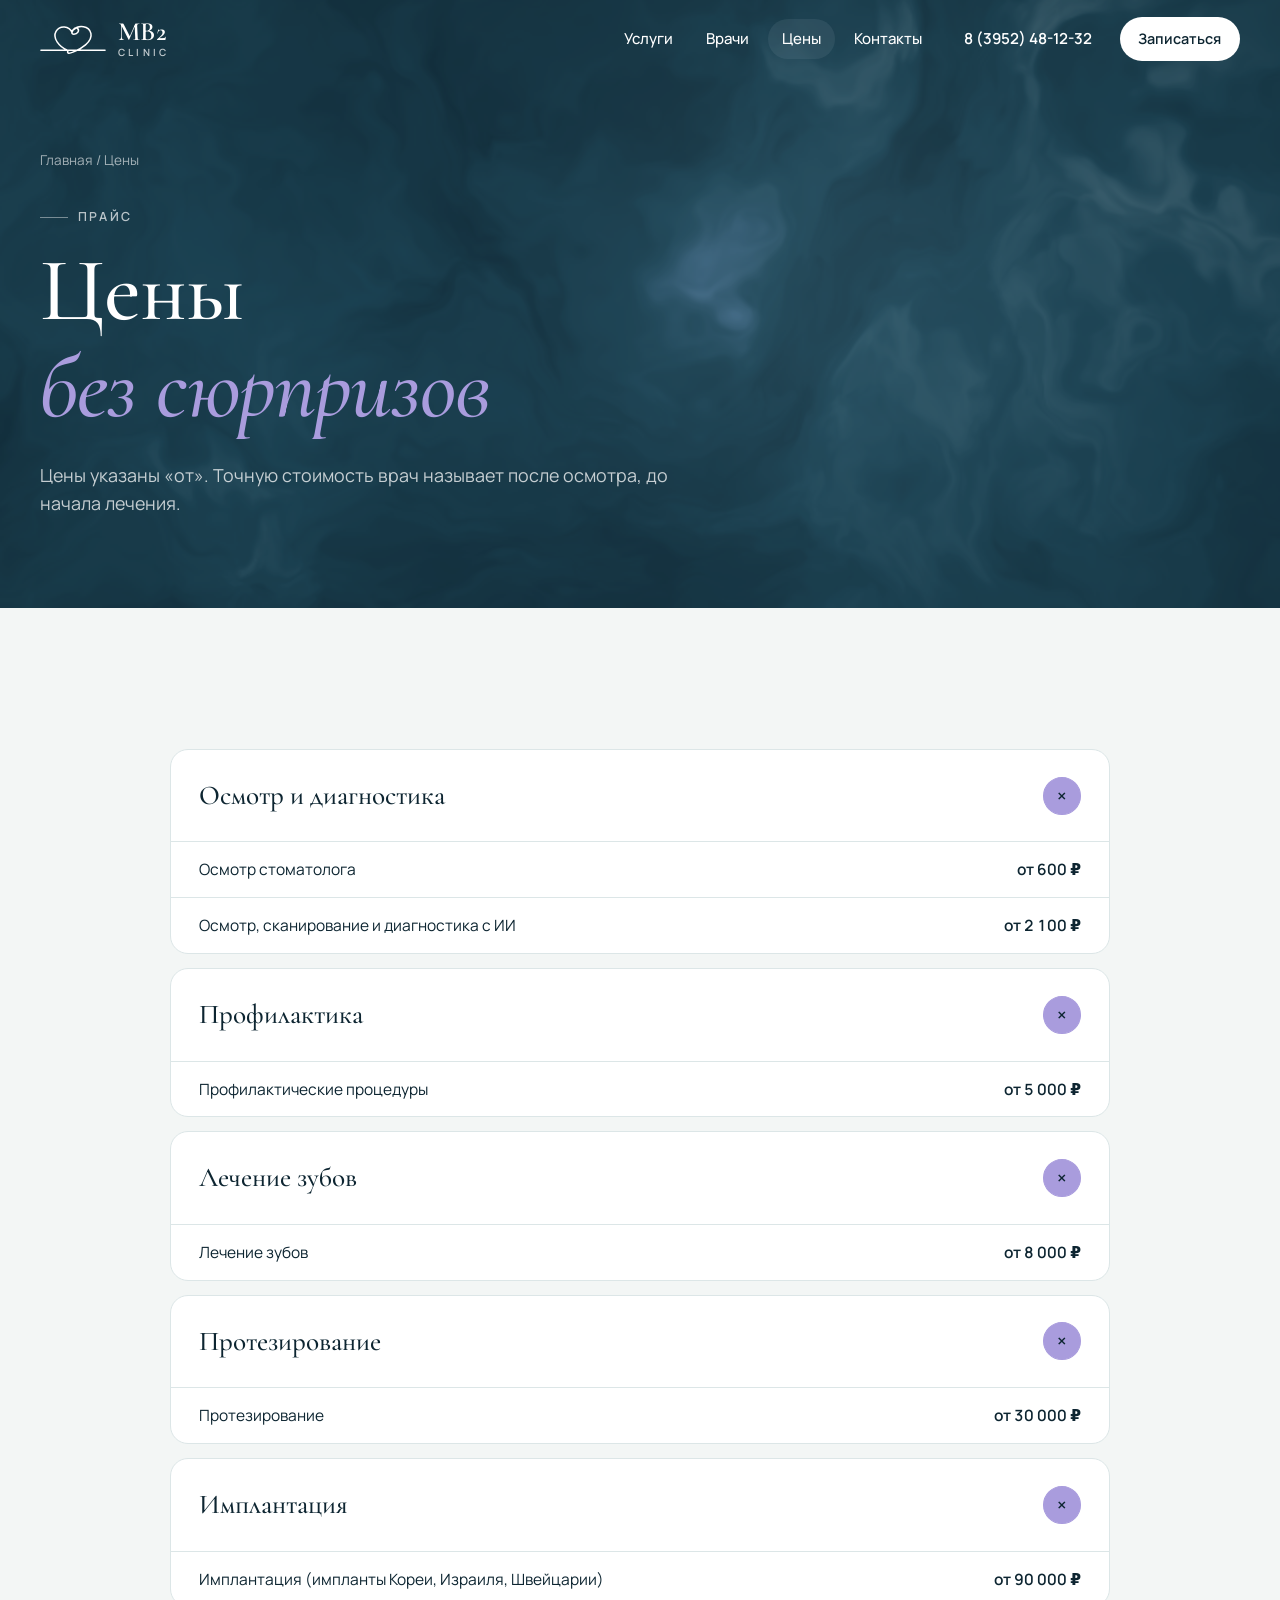
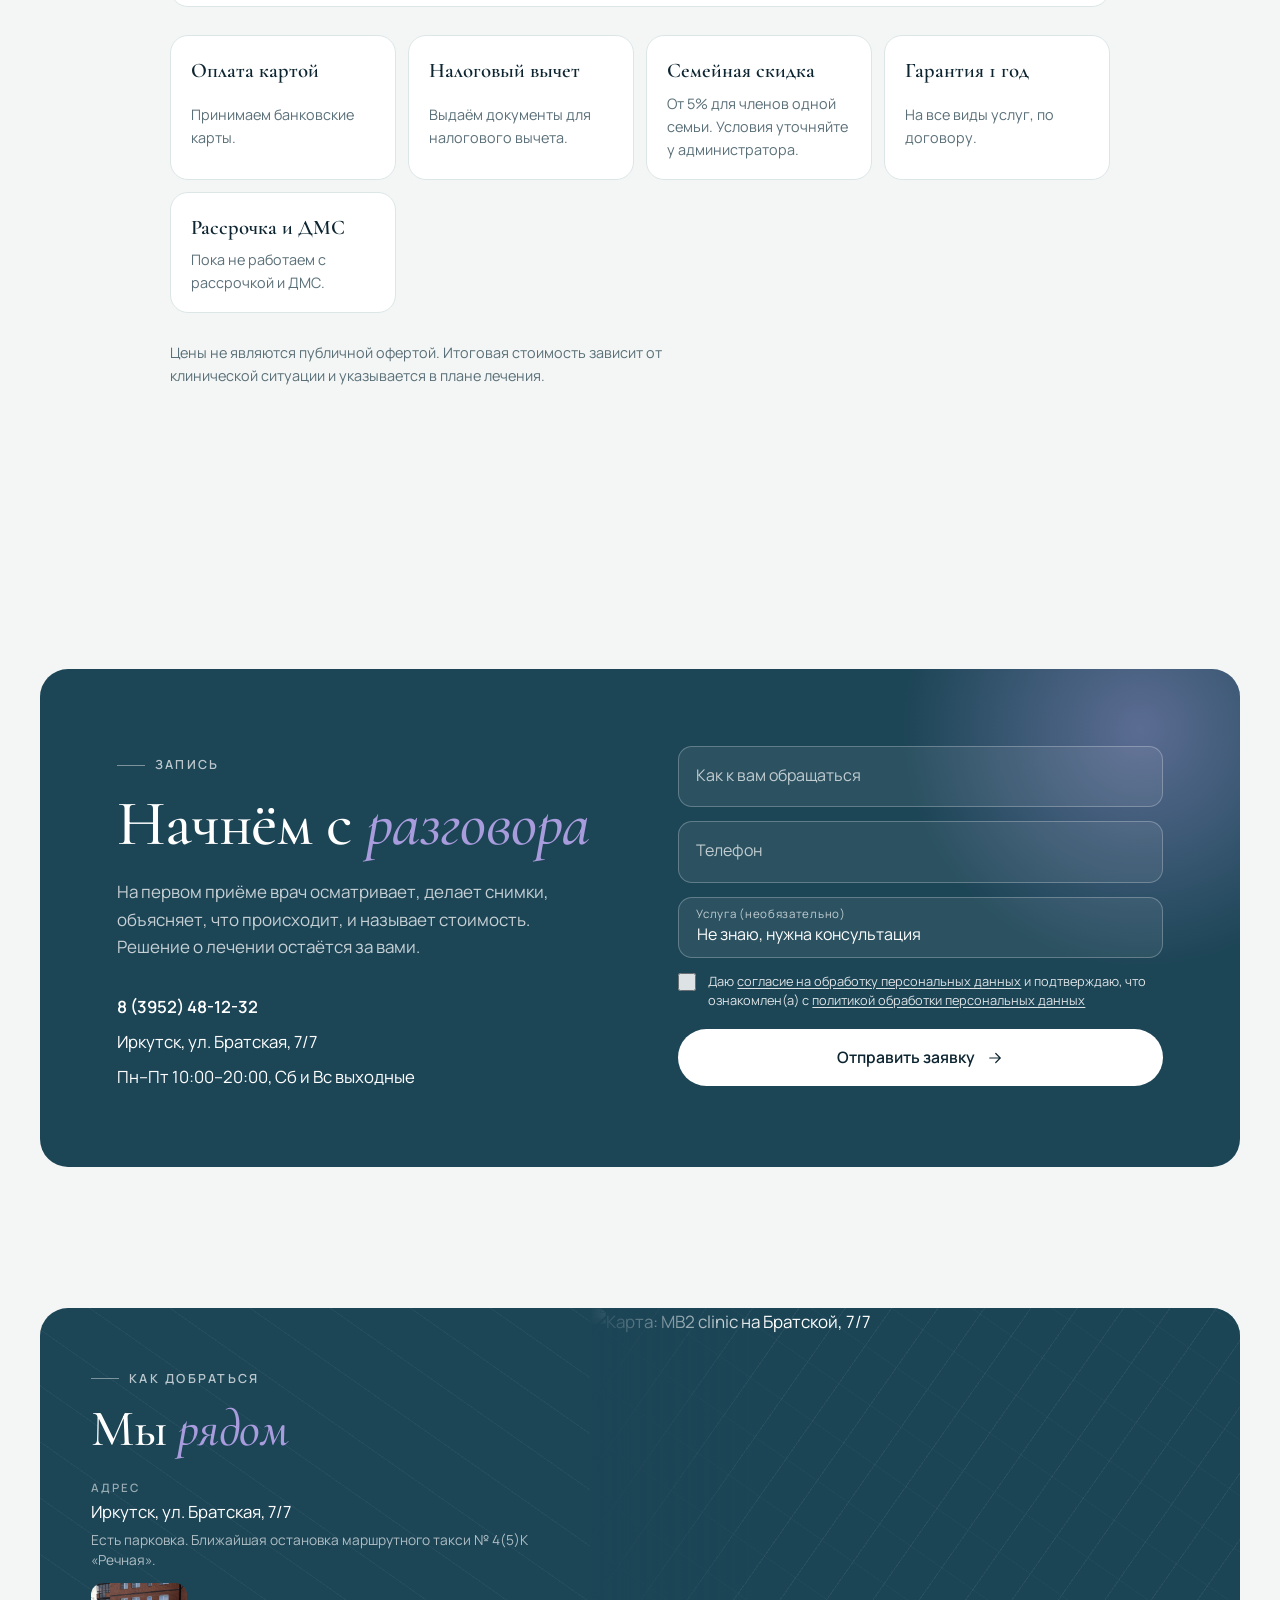
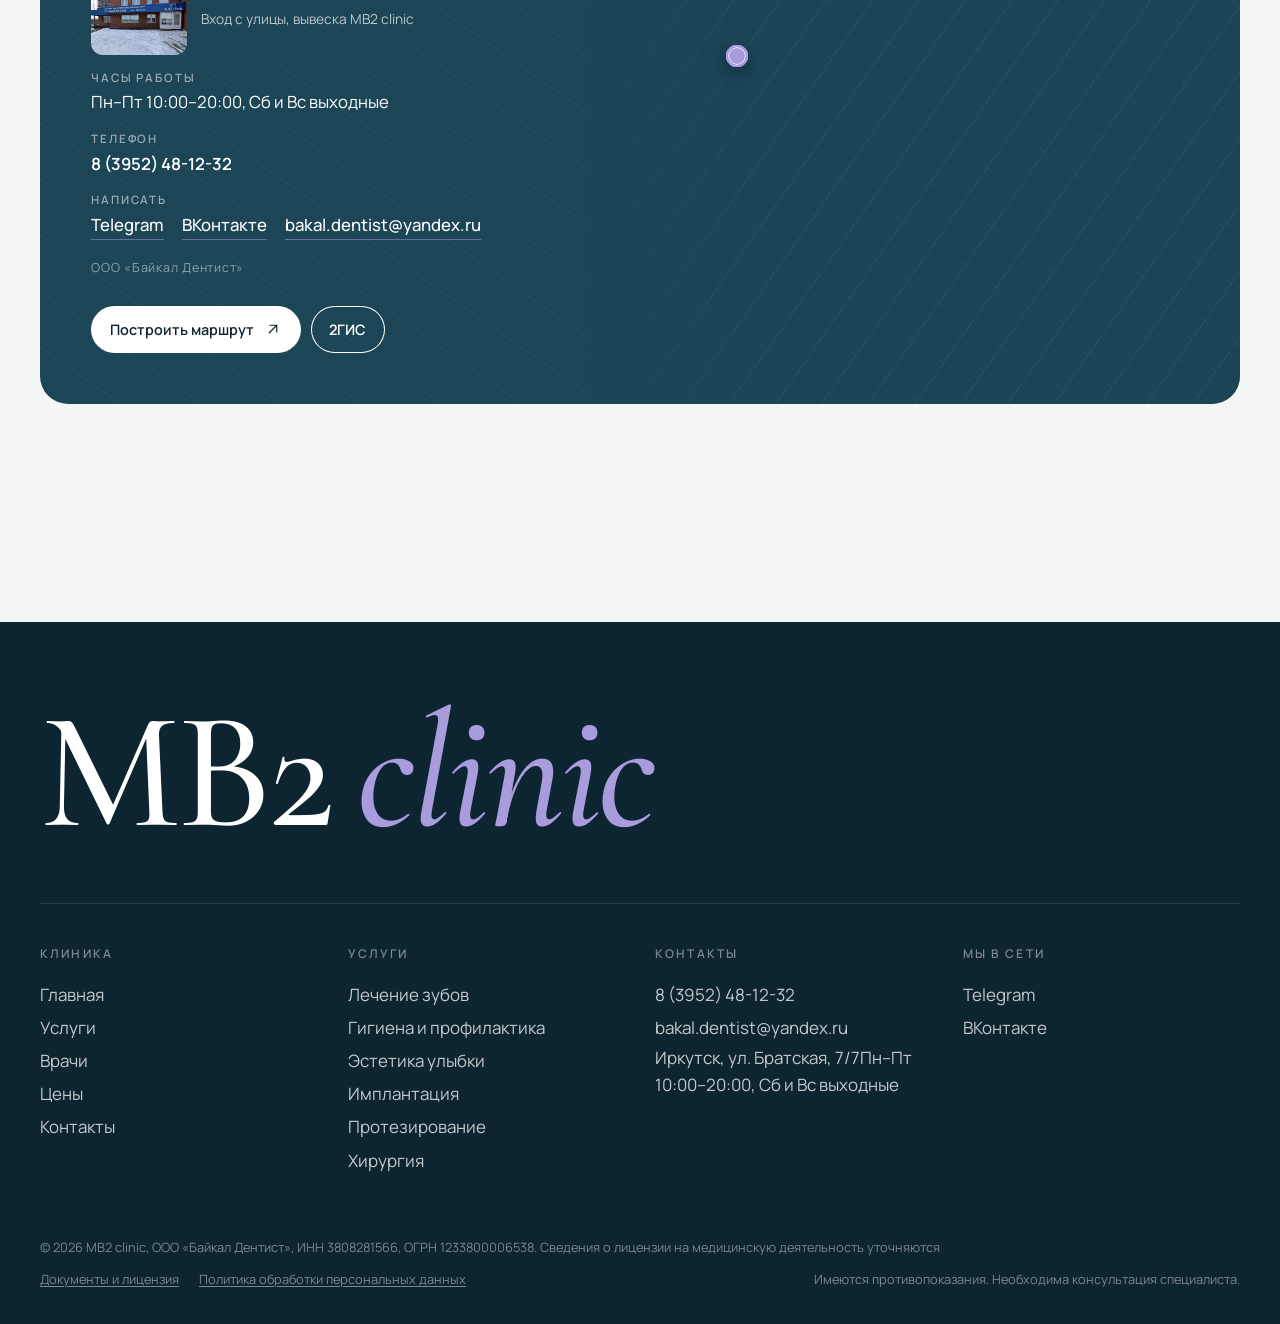
==== ceny.html @ ff889123 "MB2 clinic: версия для показа" ====
<!doctype html>
<html lang="ru">
<head>
<meta charset="utf-8">
<meta name="viewport" content="width=device-width, initial-scale=1, viewport-fit=cover">
<title>Цены — MB2 clinic</title>
<meta name="description" content="Цены на лечение зубов в стоматологии MB2 clinic, Иркутск. Консультация, лечение, гигиена, имплантация, протезирование."><meta name="robots" content="noindex, nofollow">
<meta property="og:title" content="Цены — MB2 clinic">
<meta property="og:description" content="Цены на лечение зубов в стоматологии MB2 clinic, Иркутск. Консультация, лечение, гигиена, имплантация, протезирование.">
<meta property="og:image" content="img/team.jpg?v=1793037886">
<meta property="og:type" content="website">
<meta name="theme-color" content="#1C4556">
<link rel="icon" href="data:image/svg+xml,%3Csvg xmlns='http://www.w3.org/2000/svg' viewBox='0 0 64 64'%3E%3Crect width='64' height='64' rx='14' fill='%231C4556'/%3E%3Ctext x='32' y='42' font-family='Georgia' font-size='26' fill='white' text-anchor='middle'%3EMB2%3C/text%3E%3C/svg%3E">
<link rel="preload" href="fonts/cormorant-garamond-cyrillic-500-normal.woff2" as="font" type="font/woff2" crossorigin><link rel="preload" href="fonts/manrope-cyrillic-400-normal.woff2" as="font" type="font/woff2" crossorigin>
<link rel="stylesheet" href="css/style.css?v=1793610313">
<script type="application/ld+json">{"@context":"https://schema.org","@type":"Dentist","name":"MB2 clinic","telephone":"8 (3952) 48-12-32","address":{"@type":"PostalAddress","streetAddress":"Иркутск, ул. Братская, 7/7","addressLocality":"Иркутск","addressCountry":"RU"},"openingHours":"Mo-Fr 10:00-20:00","legalName":"Байкал Дентист","image":"img/team.jpg?v=1793037886"}</script>
</head>
<body data-page="ceny">
<a class="skip" href="#main">К содержимому</a>

<header class="hdr hdr--dark">
 <div class="wrap hdr__in">
  <a class="logo" href="index.html" aria-label="MB2 clinic, на главную"><svg viewBox="0 0 140 72" aria-hidden="true"><path d="M2 60 H58 C40 52 26 34 34 20 C42 6 62 8 68 22 C70 14 76 10 80 14 C84 18 80 26 72 26 C66 26 66 18 72 16 C82 6 104 8 108 24 C112 42 86 58 70 64 C60 68 56 66 60 60 H138"/></svg><b>MB2<small>clinic</small></b></a>
  <nav class="nav" aria-label="Основное меню"><a href="uslugi.html">Услуги</a><a href="vrachi.html">Врачи</a><a href="ceny.html" aria-current="page">Цены</a><a href="kontakty.html">Контакты</a></nav>
  <a class="hdr__tel" href="tel:+73952481232">8 (3952) 48-12-32</a>
  <a class="btn" href="#" data-book>Записаться</a>
  <button class="burger" type="button" aria-label="Открыть меню"><span></span></button>
 </div>
</header>
<div class="menu" aria-hidden="true">
 <button class="menu__close" type="button" aria-label="Закрыть меню">×</button>
 <a href="index.html">Главная</a><a href="uslugi.html">Услуги</a><a href="vrachi.html">Врачи</a><a href="ceny.html">Цены</a><a href="kontakty.html">Контакты</a>
 <div class="menu__foot">
  <a href="tel:+73952481232">8 (3952) 48-12-32</a>
  <span>Иркутск, ул. Братская, 7/7</span>
  <a class="btn btn--light" href="#" data-book>Записаться на приём <svg viewBox="0 0 24 24" fill="none" stroke="currentColor" stroke-width="1.6" stroke-linecap="round" aria-hidden="true"><path d="M5 12h14M13 6l6 6-6 6"/></svg></a>
 </div>
</div>

<main id="main">
<section class="phero">
 <canvas data-light="0.8" data-lowres="1" aria-hidden="true"></canvas>
 <div class="wrap">
  <div class="crumbs"><a href="index.html">Главная</a> / Цены</div>
  <span class="eyebrow">Прайс</span>
  <h1><span class="ln"><span>Цены</span></span><span class="ln"><span><em>без сюрпризов</em></span></span></h1>
  <p class="lead">Цены указаны «от». Точную стоимость врач называет после осмотра, до начала лечения.</p>
 </div>
</section>
<section class="sec"><div class="wrap" style="max-width:980px">
 <div class="prices"><details class="pgroup" open>
  <summary>Осмотр и диагностика<i aria-hidden="true">+</i></summary>
  <table class="ptable"><tbody><tr><td>Осмотр стоматолога</td><td>от 600 ₽</td></tr><tr><td>Осмотр, сканирование и диагностика с ИИ</td><td>от 2 100 ₽</td></tr></tbody></table>
 </details><details class="pgroup" open>
  <summary>Профилактика<i aria-hidden="true">+</i></summary>
  <table class="ptable"><tbody><tr><td>Профилактические процедуры</td><td>от 5 000 ₽</td></tr></tbody></table>
 </details><details class="pgroup" open>
  <summary>Лечение зубов<i aria-hidden="true">+</i></summary>
  <table class="ptable"><tbody><tr><td>Лечение зубов</td><td>от 8 000 ₽</td></tr></tbody></table>
 </details><details class="pgroup" open>
  <summary>Протезирование<i aria-hidden="true">+</i></summary>
  <table class="ptable"><tbody><tr><td>Протезирование</td><td>от 30 000 ₽</td></tr></tbody></table>
 </details><details class="pgroup" open>
  <summary>Имплантация<i aria-hidden="true">+</i></summary>
  <table class="ptable"><tbody><tr><td>Имплантация (импланты Кореи, Израиля, Швейцарии)</td><td>от 90 000 ₽</td></tr></tbody></table>
 </details></div>
 <div class="pay"><div><b>Оплата картой</b><span>Принимаем банковские карты.</span></div><div><b>Налоговый вычет</b><span>Выдаём документы для налогового вычета.</span></div><div><b>Семейная скидка</b><span>От 5% для членов одной семьи. Условия уточняйте у администратора.</span></div><div><b>Гарантия 1 год</b><span>На все виды услуг, по договору.</span></div><div><b>Рассрочка и ДМС</b><span>Пока не работаем с рассрочкой и ДМС.</span></div></div>
 <p class="note">Цены не являются публичной офертой. Итоговая стоимость зависит от клинической ситуации и указывается в плане лечения.</p>
</div></section>
<section class="sec" id="zapis"><div class="wrap">
 <div class="book" data-reveal>
  <div>
   <span class="eyebrow">Запись</span>
   <h2>Начнём с <em>разговора</em></h2>
   <p>На первом приёме врач осматривает, делает снимки, объясняет, что происходит, и называет стоимость. Решение о лечении остаётся за вами.</p>
   <div class="book__contacts">
    <a href="tel:+73952481232">8 (3952) 48-12-32</a>
    <span>Иркутск, ул. Братская, 7/7</span>
    <span>Пн–Пт 10:00–20:00, Сб и Вс выходные</span>
   </div>
  </div>
  <div><form class="form" novalidate data-endpoint="">
  <div class="field"><input id="b-name" name="name" placeholder=" " autocomplete="name" required><label for="b-name">Как к вам обращаться</label></div>
  <div class="field"><input id="b-phone" name="phone" class="phone" type="tel" inputmode="tel" placeholder=" " autocomplete="tel" required><label for="b-phone">Телефон</label></div>
  <div class="field"><select id="b-svc" name="service"><option value="">Не знаю, нужна консультация</option><option>Лечение зубов</option><option>Гигиена и профилактика</option><option>Эстетика улыбки</option><option>Имплантация</option><option>Протезирование</option><option>Хирургия</option></select><label for="b-svc">Услуга (необязательно)</label></div>
  <label class="consent"><input type="checkbox" name="consent" value="да" required><span>Даю <a href="soglasie.html" target="_blank">согласие на обработку персональных данных</a> и подтверждаю, что ознакомлен(а) с <a href="politika.html" target="_blank">политикой обработки персональных данных</a></span></label>
  <button class="btn btn--light" type="submit">Отправить заявку <svg viewBox="0 0 24 24" fill="none" stroke="currentColor" stroke-width="1.6" stroke-linecap="round" aria-hidden="true"><path d="M5 12h14M13 6l6 6-6 6"/></svg></button>
 </form>
 <div class="done" role="status"><svg viewBox="0 0 64 64"><circle cx="32" cy="32" r="30"/><path d="M20 33l8 8 16-17"/></svg><h3>Заявка у нас</h3><p>Администратор перезвонит в течение 30 минут в рабочее время и подберёт удобный день.</p></div></div>
 </div>
</div></section>
<section class="sec where" aria-labelledby="where-h"><div class="wrap">
 <div class="where__box" data-reveal>
  <div class="where__map"><img src="https://static-maps.yandex.ru/1.x/?ll=104.35488,52.28957&z=16&size=650,450&scale=2&l=map&lang=ru_RU" alt="Карта: MB2 clinic на Братской, 7/7" loading="lazy" width="1300" height="900"><span class="where__pin" aria-hidden="true"><i></i></span></div>
  <div class="where__card">
   <span class="eyebrow">Как добраться</span>
   <h2 id="where-h">Мы <em>рядом</em></h2>
   <dl>
    <div><dt>Адрес</dt><dd>Иркутск, ул. Братская, 7/7<small class="where__note">Есть парковка. Ближайшая остановка маршрутного такси № 4(5)К «Речная».</small></dd></div>
    <div class="where__facade"><img src="img/clinic-facade.jpg?v=1793586225" alt="Вход в MB2 clinic с вывеской" loading="lazy"><span>Вход с улицы, вывеска MB2 clinic</span></div>
    <div><dt>Часы работы</dt><dd>Пн–Пт 10:00–20:00, Сб и Вс выходные</dd></div>
    <div><dt>Телефон</dt><dd><a href="tel:+73952481232">8 (3952) 48-12-32</a></dd></div>
    <div><dt>Написать</dt><dd class="where__links"><a href="https://t.me/baikaldentist" target="_blank" rel="noopener">Telegram</a><a href="https://vk.com/mb2clinic" target="_blank" rel="noopener">ВКонтакте</a><a href="mailto:bakal.dentist@yandex.ru">bakal.dentist@yandex.ru</a></dd></div>
   </dl>
   <p class="where__legal">ООО «Байкал Дентист»</p>
   <div class="where__btns">
    <a class="btn btn--light" href="https://yandex.ru/maps/?rtext=~52.28957%2C104.35488&rtt=auto" target="_blank" rel="noopener">Построить маршрут <svg viewBox="0 0 24 24" fill="none" stroke="currentColor" stroke-width="1.6" stroke-linecap="round" aria-hidden="true"><path d="M7 17L17 7M8 7h9v9"/></svg></a>
    <a class="btn btn--ghost" href="https://2gis.ru/irkutsk/firm/70000001096872859" target="_blank" rel="noopener">2ГИС</a>
   </div>
  </div>
 </div>
</div></section>
</main>
<footer class="ftr">
 <div class="wrap">
  <div class="ftr__big">MB2 <em>clinic</em></div>
  <div class="ftr__grid">
   <div><h4>Клиника</h4><a href="index.html">Главная</a><a href="uslugi.html">Услуги</a><a href="vrachi.html">Врачи</a><a href="ceny.html">Цены</a><a href="kontakty.html">Контакты</a></div>
   <div><h4>Услуги</h4><a href="uslugi.html#terapia">Лечение зубов</a><a href="uslugi.html#gigiena">Гигиена и профилактика</a><a href="uslugi.html#estetika">Эстетика улыбки</a><a href="uslugi.html#implant">Имплантация</a><a href="uslugi.html#proteze">Протезирование</a><a href="uslugi.html#surg">Хирургия</a></div>
   <div><h4>Контакты</h4><a href="tel:+73952481232">8 (3952) 48-12-32</a><a href="mailto:bakal.dentist@yandex.ru">bakal.dentist@yandex.ru</a><span>Иркутск, ул. Братская, 7/7</span><span>Пн–Пт 10:00–20:00, Сб и Вс выходные</span></div>
   <div><h4>Мы в сети</h4><a href="https://t.me/baikaldentist" target="_blank" rel="noopener">Telegram</a><a href="https://vk.com/mb2clinic" target="_blank" rel="noopener">ВКонтакте</a></div>
  </div>
  <div class="ftr__low"><span>© 2026 MB2 clinic, ООО «Байкал Дентист», ИНН 3808281566, ОГРН 1233800006538. Сведения о лицензии на медицинскую деятельность уточняются</span><span class="ftr__docs"><a href="dokumenty.html">Документы и лицензия</a><a href="politika.html">Политика обработки персональных данных</a></span><span>Имеются противопоказания. Необходима консультация специалиста.</span></div>
 </div>
</footer>
<div class="modal" id="book-modal" aria-hidden="true" role="dialog" aria-modal="true" aria-labelledby="bm-title">
 <div class="modal__bg" data-close></div>
 <div class="modal__box">
  <button class="modal__x" type="button" data-close aria-label="Закрыть">×</button>
  <h3 id="bm-title">Запись на приём</h3>
  <p>Оставьте номер: администратор перезвонит в течение 30 минут в рабочее время. Или позвоните сами: <b>8 (3952) 48-12-32</b></p>
  <div><form class="form" novalidate data-endpoint="">
  <div class="field"><input id="m-name" name="name" placeholder=" " autocomplete="name" required><label for="m-name">Как к вам обращаться</label></div>
  <div class="field"><input id="m-phone" name="phone" class="phone" type="tel" inputmode="tel" placeholder=" " autocomplete="tel" required><label for="m-phone">Телефон</label></div>
  <div class="field"><select id="m-svc" name="service"><option value="">Не знаю, нужна консультация</option><option>Лечение зубов</option><option>Гигиена и профилактика</option><option>Эстетика улыбки</option><option>Имплантация</option><option>Протезирование</option><option>Хирургия</option></select><label for="m-svc">Услуга (необязательно)</label></div>
  <label class="consent"><input type="checkbox" name="consent" value="да" required><span>Даю <a href="soglasie.html" target="_blank">согласие на обработку персональных данных</a> и подтверждаю, что ознакомлен(а) с <a href="politika.html" target="_blank">политикой обработки персональных данных</a></span></label>
  <button class="btn btn--light" type="submit">Отправить заявку <svg viewBox="0 0 24 24" fill="none" stroke="currentColor" stroke-width="1.6" stroke-linecap="round" aria-hidden="true"><path d="M5 12h14M13 6l6 6-6 6"/></svg></button>
 </form>
 <div class="done" role="status"><svg viewBox="0 0 64 64"><circle cx="32" cy="32" r="30"/><path d="M20 33l8 8 16-17"/></svg><h3>Заявка у нас</h3><p>Администратор перезвонит в течение 30 минут в рабочее время и подберёт удобный день.</p></div></div>
 </div>
</div>
<script src="js/vendor/gsap.min.js"></script>
<script src="js/vendor/ScrollTrigger.min.js"></script>
<script src="js/vendor/lenis.min.js"></script>
<script src="js/main.js?v=1793588996"></script>
</body>
</html>
---- css/style.css ----
@font-face{font-family:'Cormorant Garamond';font-style:normal;font-weight:500;font-display:swap;src:url(../fonts/cormorant-garamond-cyrillic-500-normal.woff2) format('woff2');unicode-range:U+0301,U+0400-045F,U+0490-0491,U+04B0-04B1,U+2116}
@font-face{font-family:'Cormorant Garamond';font-style:normal;font-weight:500;font-display:swap;src:url(../fonts/cormorant-garamond-latin-500-normal.woff2) format('woff2');unicode-range:U+0000-00FF,U+0131,U+0152-0153,U+02BB-02BC,U+02C6,U+02DA,U+02DC,U+0304,U+0308,U+0329,U+2000-206F,U+20AC,U+2122,U+2191,U+2193,U+2212,U+2215,U+FEFF,U+FFFD}
@font-face{font-family:'Cormorant Garamond';font-style:italic;font-weight:500;font-display:swap;src:url(../fonts/cormorant-garamond-cyrillic-500-italic.woff2) format('woff2');unicode-range:U+0301,U+0400-045F,U+0490-0491,U+04B0-04B1,U+2116}
@font-face{font-family:'Cormorant Garamond';font-style:italic;font-weight:500;font-display:swap;src:url(../fonts/cormorant-garamond-latin-500-italic.woff2) format('woff2');unicode-range:U+0000-00FF,U+0131,U+0152-0153,U+02BB-02BC,U+02C6,U+02DA,U+02DC,U+0304,U+0308,U+0329,U+2000-206F,U+20AC,U+2122,U+2191,U+2193,U+2212,U+2215,U+FEFF,U+FFFD}
@font-face{font-family:'Cormorant Garamond';font-style:normal;font-weight:600;font-display:swap;src:url(../fonts/cormorant-garamond-cyrillic-600-normal.woff2) format('woff2');unicode-range:U+0301,U+0400-045F,U+0490-0491,U+04B0-04B1,U+2116}
@font-face{font-family:'Cormorant Garamond';font-style:normal;font-weight:600;font-display:swap;src:url(../fonts/cormorant-garamond-latin-600-normal.woff2) format('woff2');unicode-range:U+0000-00FF,U+0131,U+0152-0153,U+02BB-02BC,U+02C6,U+02DA,U+02DC,U+0304,U+0308,U+0329,U+2000-206F,U+20AC,U+2122,U+2191,U+2193,U+2212,U+2215,U+FEFF,U+FFFD}
@font-face{font-family:'Cormorant Garamond';font-style:italic;font-weight:600;font-display:swap;src:url(../fonts/cormorant-garamond-cyrillic-600-italic.woff2) format('woff2');unicode-range:U+0301,U+0400-045F,U+0490-0491,U+04B0-04B1,U+2116}
@font-face{font-family:'Cormorant Garamond';font-style:italic;font-weight:600;font-display:swap;src:url(../fonts/cormorant-garamond-latin-600-italic.woff2) format('woff2');unicode-range:U+0000-00FF,U+0131,U+0152-0153,U+02BB-02BC,U+02C6,U+02DA,U+02DC,U+0304,U+0308,U+0329,U+2000-206F,U+20AC,U+2122,U+2191,U+2193,U+2212,U+2215,U+FEFF,U+FFFD}
@font-face{font-family:'Manrope';font-style:normal;font-weight:400;font-display:swap;src:url(../fonts/manrope-cyrillic-400-normal.woff2) format('woff2');unicode-range:U+0301,U+0400-045F,U+0490-0491,U+04B0-04B1,U+2116}
@font-face{font-family:'Manrope';font-style:normal;font-weight:400;font-display:swap;src:url(../fonts/manrope-latin-400-normal.woff2) format('woff2');unicode-range:U+0000-00FF,U+0131,U+0152-0153,U+02BB-02BC,U+02C6,U+02DA,U+02DC,U+0304,U+0308,U+0329,U+2000-206F,U+20AC,U+2122,U+2191,U+2193,U+2212,U+2215,U+FEFF,U+FFFD}
@font-face{font-family:'Manrope';font-style:normal;font-weight:500;font-display:swap;src:url(../fonts/manrope-cyrillic-500-normal.woff2) format('woff2');unicode-range:U+0301,U+0400-045F,U+0490-0491,U+04B0-04B1,U+2116}
@font-face{font-family:'Manrope';font-style:normal;font-weight:500;font-display:swap;src:url(../fonts/manrope-latin-500-normal.woff2) format('woff2');unicode-range:U+0000-00FF,U+0131,U+0152-0153,U+02BB-02BC,U+02C6,U+02DA,U+02DC,U+0304,U+0308,U+0329,U+2000-206F,U+20AC,U+2122,U+2191,U+2193,U+2212,U+2215,U+FEFF,U+FFFD}
@font-face{font-family:'Manrope';font-style:normal;font-weight:600;font-display:swap;src:url(../fonts/manrope-cyrillic-600-normal.woff2) format('woff2');unicode-range:U+0301,U+0400-045F,U+0490-0491,U+04B0-04B1,U+2116}
@font-face{font-family:'Manrope';font-style:normal;font-weight:600;font-display:swap;src:url(../fonts/manrope-latin-600-normal.woff2) format('woff2');unicode-range:U+0000-00FF,U+0131,U+0152-0153,U+02BB-02BC,U+02C6,U+02DA,U+02DC,U+0304,U+0308,U+0329,U+2000-206F,U+20AC,U+2122,U+2191,U+2193,U+2212,U+2215,U+FEFF,U+FFFD}
@font-face{font-family:'Manrope';font-style:normal;font-weight:700;font-display:swap;src:url(../fonts/manrope-cyrillic-700-normal.woff2) format('woff2');unicode-range:U+0301,U+0400-045F,U+0490-0491,U+04B0-04B1,U+2116}
@font-face{font-family:'Manrope';font-style:normal;font-weight:700;font-display:swap;src:url(../fonts/manrope-latin-700-normal.woff2) format('woff2');unicode-range:U+0000-00FF,U+0131,U+0152-0153,U+02BB-02BC,U+02C6,U+02DA,U+02DC,U+0304,U+0308,U+0329,U+2000-206F,U+20AC,U+2122,U+2191,U+2193,U+2212,U+2215,U+FEFF,U+FFFD}
/* MB2 clinic — фирменная петроль-стена клиники + фарфорово-белый, лиловый акцент из окантовки формы.
   Сетка: широкие асимметричные блоки, арки как мотив (форма зуба и проёма). */
:root{
  --petrol:#1C4556;      /* стена клиники */
  --petrol-2:#24566A;
  --ink:#0D2531;         /* текст */
  --porcelain:#F3F6F5;   /* фон */
  --enamel:#FFFFFF;
  --mist:#DCE6E7;        /* линии, подложки */
  --muted:#5A6F78;
  --lilac:#A99CDD;       /* акцент */
  --lilac-ink:#6F5FB8;
  --glass:rgba(255,255,255,.08);
  --f-display:"Cormorant Garamond","Cormorant",Georgia,"Times New Roman",serif;
  --f-body:"Manrope",system-ui,-apple-system,"Segoe UI",Roboto,Arial,sans-serif;
  --r-lg:28px; --r-md:18px;
  --gutter:max(20px, env(safe-area-inset-left,0px));
  --max:1240px;
  --ease:cubic-bezier(.22,.8,.2,1);
}
*,*::before,*::after{box-sizing:border-box}
html{-webkit-text-size-adjust:100%}
html.lenis,html.lenis body{height:auto}
.lenis.lenis-smooth{scroll-behavior:auto!important}
body{margin:0;background:var(--porcelain);color:var(--ink);font-family:var(--f-body);font-size:17px;line-height:1.6;-webkit-font-smoothing:antialiased;overflow-x:hidden}
img{max-width:100%;display:block;height:auto}
a{color:inherit}
button{font:inherit;color:inherit}
:focus-visible{outline:2px solid var(--lilac);outline-offset:3px;border-radius:6px}
h1,h2,h3{font-family:var(--f-display);font-weight:500;line-height:1.02;letter-spacing:-.01em;margin:0;text-wrap:balance}
h1{font-size:clamp(3rem,8.4vw,7.4rem)}
h2{font-size:clamp(2.3rem,5vw,4.2rem)}
h3{font-size:clamp(1.5rem,2.2vw,1.9rem);line-height:1.1}
em{font-style:italic;color:var(--lilac)}
p{margin:0}
.wrap{max-width:var(--max);margin:0 auto;padding-left:var(--gutter);padding-right:max(20px, env(safe-area-inset-right,0px))}
.eyebrow{font-size:.78rem;letter-spacing:.18em;text-transform:uppercase;font-weight:600;color:var(--muted);display:inline-flex;align-items:center;gap:.8em}
.eyebrow::before{content:"";width:28px;height:1px;background:currentColor;opacity:.6}
.lead{font-size:clamp(1.05rem,1.4vw,1.2rem);color:var(--muted);max-width:36em}
.skip{position:absolute;left:-999px;top:0}
.skip:focus{left:16px;top:16px;z-index:100;background:var(--enamel);padding:8px 14px;border-radius:8px}

/* ---------- кнопки ---------- */
.btn{--bg:var(--ink);--fg:var(--enamel);display:inline-flex;align-items:center;gap:.7em;padding:1em 1.6em;border-radius:999px;border:0;background:var(--bg);color:var(--fg);font-weight:600;font-size:.98rem;text-decoration:none;cursor:pointer;position:relative;overflow:hidden;isolation:isolate;transition:transform .4s var(--ease)}
.btn::after{content:"";position:absolute;inset:0;background:var(--lilac);transform:translateY(101%);border-radius:inherit;transition:transform .5s var(--ease);z-index:-1}
.btn:hover::after{transform:none}
.btn:hover{color:var(--ink)}
.btn svg{width:18px;height:18px;transition:transform .4s var(--ease)}
.btn:hover svg{transform:translateX(4px)}
.btn--light{--bg:var(--enamel);--fg:var(--ink)}
.btn--ghost{--bg:transparent;--fg:currentColor;box-shadow:inset 0 0 0 1px currentColor}
.btn--ghost:hover{box-shadow:inset 0 0 0 1px var(--lilac)}

/* ---------- шапка ---------- */
.hdr{position:fixed;inset:0 0 auto;z-index:50;padding-top:env(safe-area-inset-top,0px);transition:background .4s,box-shadow .4s,color .4s,transform .5s var(--ease)}
.hdr__in{display:flex;align-items:center;gap:28px;height:78px}
.hdr--dark{color:var(--enamel)}
.hdr.is-solid{background:rgba(243,246,245,.82);backdrop-filter:blur(16px) saturate(1.4);-webkit-backdrop-filter:blur(16px) saturate(1.4);color:var(--ink);box-shadow:0 1px 0 var(--mist)}
.hdr.is-hidden{transform:translateY(-100%)}
.logo{display:flex;align-items:center;gap:12px;text-decoration:none;flex-shrink:0}
.logo svg{width:66px;height:auto;overflow:visible}
.logo svg path{fill:none;stroke:currentColor;stroke-width:3.2;stroke-linecap:round;stroke-linejoin:round}
.logo b{font-family:var(--f-display);font-weight:600;font-size:1.65rem;line-height:.9;letter-spacing:.01em}
.logo b small{display:block;font-family:var(--f-body);font-size:.62rem;letter-spacing:.32em;text-transform:uppercase;font-weight:600;opacity:.75;margin-top:4px}
.nav{display:flex;gap:6px;margin-left:auto}
.nav a{text-decoration:none;font-size:.94rem;font-weight:500;padding:.5em .9em;border-radius:999px;transition:background .3s}
.nav a:hover,.nav a[aria-current="page"]{background:rgba(127,150,160,.16)}
.hdr__tel{font-weight:600;text-decoration:none;font-size:.95rem;white-space:nowrap}
.hdr .btn{padding:.75em 1.3em;font-size:.9rem}
.hdr--dark:not(.is-solid) .btn{--bg:var(--enamel);--fg:var(--ink)}
.burger{display:none;margin-left:auto;width:46px;height:46px;border-radius:50%;border:1px solid currentColor;background:none;cursor:pointer;place-items:center}
.burger span{display:block;width:18px;height:1.5px;background:currentColor;position:relative}
.burger span::before,.burger span::after{content:"";position:absolute;left:0;width:100%;height:100%;background:currentColor;transition:transform .3s}
.burger span::before{top:-6px}.burger span::after{top:6px}
.menu{position:fixed;inset:0;z-index:60;background:var(--petrol);color:var(--enamel);padding:calc(100px + env(safe-area-inset-top,0px)) var(--gutter) 40px;display:flex;flex-direction:column;gap:6px;clip-path:circle(0 at calc(100% - 44px) 40px);transition:clip-path .7s var(--ease);visibility:hidden}
.menu.is-open{clip-path:circle(150% at calc(100% - 44px) 40px);visibility:visible}
.menu a{font-family:var(--f-display);font-size:2.6rem;text-decoration:none;line-height:1.2}
.menu__close{position:absolute;right:max(16px,env(safe-area-inset-right,0px));top:calc(16px + env(safe-area-inset-top,0px));width:46px;height:46px;border-radius:50%;border:1px solid currentColor;background:none;color:inherit;font-size:1.4rem;cursor:pointer}
.menu__foot{margin-top:auto;display:grid;gap:12px;font-size:1rem}
@media (max-width:1060px){.nav,.hdr__tel{display:none}.burger{display:grid}.hdr__in>.btn{display:none}}

/* ---------- HERO ---------- */
.hero{position:relative;background:var(--petrol);color:var(--enamel);overflow:hidden;min-height:min(100svh,980px);display:flex;align-items:flex-end;padding:140px 0 0}
.hero canvas{position:absolute;inset:0;width:100%;height:100%;z-index:0}
.hero__grain{position:absolute;inset:0;z-index:1;opacity:.12;mix-blend-mode:overlay;background-image:url("data:image/svg+xml,%3Csvg xmlns='http://www.w3.org/2000/svg' width='160' height='160'%3E%3Cfilter id='n'%3E%3CfeTurbulence type='fractalNoise' baseFrequency='.9' numOctaves='2'/%3E%3C/filter%3E%3Crect width='100%25' height='100%25' filter='url(%23n)'/%3E%3C/svg%3E")}
.hero__line{position:absolute;left:0;right:0;top:46%;z-index:2;width:100%;height:auto;pointer-events:none;opacity:.55}
.hero__line path{fill:none;stroke:var(--enamel);stroke-width:1.4;stroke-linecap:round}
.hero__grid{position:relative;z-index:3;display:grid;grid-template-columns:1.15fr .85fr;gap:40px;align-items:end;width:100%}
.hero__text{padding-bottom:clamp(48px,8vw,110px)}
.hero .eyebrow{color:rgba(255,255,255,.72)}
.hero h1{margin:22px 0 28px}
.hero h1 .ln{display:block;overflow:hidden;padding-bottom:.06em}
.hero h1 .ln>span{display:inline-block}
.hero .lead{color:rgba(255,255,255,.78)}
.hero__cta{display:flex;flex-wrap:wrap;gap:14px;margin-top:36px;align-items:center}
.hero__cta .btn--ghost{color:var(--enamel)}
.hero__media{position:relative;align-self:end;justify-self:end;width:min(100%,470px)}
.arch{border-radius:999px 999px 0 0;overflow:hidden;aspect-ratio:3/4;max-width:100%;position:relative;background:var(--petrol-2)}
.arch img{width:100%;height:115%;object-fit:cover;object-position:50% 10%}
.chip{position:absolute;display:flex;gap:12px;align-items:center;padding:14px 18px;border-radius:18px;background:rgba(255,255,255,.12);backdrop-filter:blur(14px);-webkit-backdrop-filter:blur(14px);border:1px solid rgba(255,255,255,.22);color:var(--enamel);font-size:.86rem;line-height:1.3;box-shadow:0 20px 40px rgba(5,25,35,.25)}
.chip i{width:38px;height:38px;border-radius:50%;background:var(--lilac);display:grid;place-items:center;flex-shrink:0;color:var(--ink);font-style:normal}
.chip i svg{width:20px;height:20px}
.chip--a{left:-60px;top:28%}
.chip--b{right:-24px;bottom:16%}
.hero__scroll{position:absolute;z-index:3;left:50%;bottom:24px;transform:translateX(-50%);font-size:.72rem;letter-spacing:.2em;text-transform:uppercase;opacity:.6;display:flex;flex-direction:column;align-items:center;gap:8px}
.hero__scroll::after{content:"";width:1px;height:38px;background:linear-gradient(currentColor,transparent);animation:drip 2s infinite}
@keyframes drip{0%{transform:scaleY(0);transform-origin:top}50%{transform:scaleY(1);transform-origin:top}51%{transform-origin:bottom}100%{transform:scaleY(0);transform-origin:bottom}}
@media (max-width:860px){
  .hero{padding-top:110px;min-height:auto}
  .hero__grid{grid-template-columns:1fr}
  .hero__text{padding-bottom:10px}
  .hero__media{justify-self:center;width:min(86%,400px)}
  .chip--a{left:-14px;top:auto;bottom:34%}.chip--b{right:-10px;bottom:8%}
  .hero__scroll{display:none}
}

/* ---------- бегущая строка ---------- */
.marquee{background:var(--ink);color:var(--enamel);overflow:hidden;padding:22px 0;white-space:nowrap}
.marquee__track{display:inline-flex;gap:48px;animation:mq 38s linear infinite;font-family:var(--f-display);font-size:clamp(1.5rem,2.6vw,2.2rem);font-style:italic}
.marquee__track span{display:inline-flex;align-items:center;gap:48px}
.marquee__track span::after{content:"";width:9px;height:9px;border-radius:50%;background:var(--lilac)}
@keyframes mq{to{transform:translateX(-50%)}}

/* ---------- секции ---------- */
.sec{padding-block:clamp(80px,11vw,150px)}
.sec__head{display:grid;grid-template-columns:1fr auto;gap:24px 40px;align-items:end;margin-bottom:clamp(40px,6vw,70px)}
.sec__head h2{margin-top:16px}
@media (max-width:760px){.sec__head{grid-template-columns:1fr}}

/* направления */
.dirs{display:grid;grid-template-columns:repeat(3,1fr);gap:1px;background:var(--mist);border:1px solid var(--mist);border-radius:var(--r-lg);overflow:hidden}
.dir{background:var(--porcelain);padding:36px 32px 32px;display:flex;flex-direction:column;gap:14px;text-decoration:none;position:relative;min-height:280px;transition:background .5s var(--ease),color .5s}
.dir__ic{width:54px;height:54px;border-radius:50%;border:1px solid var(--mist);display:grid;place-items:center;transition:border-color .5s,background .5s}
.dir__ic svg{width:26px;height:26px;stroke:currentColor;fill:none;stroke-width:1.4}
.dir p{color:var(--muted);font-size:.95rem;transition:color .5s}
.dir__price{margin-top:auto;display:flex;justify-content:space-between;align-items:center;font-weight:600;font-size:.92rem}
.dir__price svg{width:22px;height:22px;transition:transform .5s var(--ease)}
.dir:hover{background:var(--petrol);color:var(--enamel)}
.dir:hover p{color:rgba(255,255,255,.7)}
.dir:hover .dir__ic{border-color:var(--lilac);background:var(--lilac);color:var(--ink)}
.dir:hover .dir__price svg{transform:rotate(-45deg)}
@media (max-width:980px){.dirs{grid-template-columns:repeat(2,1fr)}}
@media (max-width:620px){.dirs{grid-template-columns:1fr}.dir{min-height:0}}

/* о клинике */
.about{display:grid;grid-template-columns:.9fr 1.1fr;gap:clamp(40px,7vw,110px);align-items:center}
.about__img{position:relative}
.about__img .arch{aspect-ratio:4/5}
.about__stamp{position:absolute;right:-30px;bottom:40px;width:150px;height:150px;border-radius:50%;background:var(--lilac);color:var(--ink);display:grid;place-items:center;text-align:center;font-family:var(--f-display);font-size:1.15rem;line-height:1.1;padding:20px}
.about__stamp svg{position:absolute;inset:0;width:100%;height:100%;animation:spin 22s linear infinite}
.about__stamp text{font-family:var(--f-body);font-size:9.5px;letter-spacing:.28em;text-transform:uppercase;fill:var(--ink)}
@keyframes spin{to{transform:rotate(360deg)}}
.about h2{margin:18px 0 26px}
.facts{display:grid;grid-template-columns:1fr 1fr;gap:28px 36px;margin-top:44px;padding-top:36px;border-top:1px solid var(--mist)}
.facts b{display:block;font-family:var(--f-display);font-size:1.45rem;font-weight:600;margin-bottom:6px}
.facts span{font-size:.93rem;color:var(--muted)}
@media (max-width:860px){.about{grid-template-columns:1fr}.about__img{max-width:440px}.about__stamp{right:-6px;width:124px;height:124px;font-size:1rem}}

/* путь пациента — горизонтальный скролл */
.path{background:var(--petrol);color:var(--enamel);overflow:hidden}
.path .eyebrow{color:rgba(255,255,255,.7)}
.path__pin{min-height:100svh;display:flex;flex-direction:column;justify-content:center;padding-block:90px}
.path__track{display:flex;gap:28px;margin-top:56px;padding-left:var(--gutter);will-change:transform}
.step{flex:0 0 clamp(290px,34vw,440px);border-radius:var(--r-lg);padding:38px 34px;background:var(--glass);border:1px solid rgba(255,255,255,.14);display:flex;flex-direction:column;gap:16px;min-height:340px;position:relative;overflow:hidden}
.step__n{font-family:var(--f-display);font-size:5.5rem;line-height:.8;color:transparent;-webkit-text-stroke:1px rgba(255,255,255,.45)}
.step p{color:rgba(255,255,255,.72);font-size:.96rem}
.step__t{margin-top:auto;font-size:.82rem;letter-spacing:.12em;text-transform:uppercase;color:var(--lilac);font-weight:600}
.step--end{background:var(--lilac);color:var(--ink);border:0}
.step--end p{color:var(--ink);opacity:.8}
.path__bar{height:2px;background:rgba(255,255,255,.14);margin-top:40px;border-radius:2px;overflow:hidden}
.path__bar i{display:block;height:100%;width:100%;background:var(--lilac);transform-origin:left;transform:scaleX(0)}
@media (max-width:760px){.path__pin{min-height:0}.path__track{flex-direction:column;padding-right:max(20px,env(safe-area-inset-right,0px))}.step{flex-basis:auto;min-height:0}.path__bar{display:none}}

/* технологии */
.tech{background:var(--ink);color:var(--enamel);border-radius:var(--r-lg);overflow:hidden;display:grid;grid-template-columns:1.1fr .9fr;min-height:560px}
.tech__img{position:relative;overflow:hidden}
.tech__img img{width:100%;height:100%;object-fit:cover;object-position:60% 30%;transform:scale(1.1)}
.tech__img::after{content:"";position:absolute;inset:0;background:linear-gradient(90deg,transparent 60%,var(--ink))}
.tech__body{padding:clamp(36px,5vw,70px);display:flex;flex-direction:column;justify-content:center;gap:22px}
.tech .eyebrow{color:rgba(255,255,255,.65)}
.tech__body>p{color:rgba(255,255,255,.72)}
.tech ul{list-style:none;padding:0;margin:10px 0 0;display:grid;gap:0}
.tech li{display:flex;gap:18px;align-items:baseline;padding:16px 0;border-top:1px solid rgba(255,255,255,.12)}
.tech li b{font-weight:600;min-width:10ch}
.tech li span{color:rgba(255,255,255,.65);font-size:.94rem}
@media (max-width:900px){.tech{grid-template-columns:1fr}.tech__img{height:340px}.tech__img::after{background:linear-gradient(180deg,transparent 55%,var(--ink))}}

/* врачи */
.docs{display:grid;grid-template-columns:repeat(2,1fr);gap:28px}
.doc{position:relative;border-radius:var(--r-lg);overflow:hidden;background:var(--mist);aspect-ratio:4/5;max-width:100%}
.doc img{width:100%;height:100%;object-fit:cover;transition:transform 1.2s var(--ease)}
.doc:hover img{transform:scale(1.05)}
.doc__cap{position:absolute;left:16px;right:16px;bottom:16px;padding:22px 24px;border-radius:var(--r-md);background:rgba(243,246,245,.86);backdrop-filter:blur(14px);-webkit-backdrop-filter:blur(14px);display:flex;justify-content:space-between;gap:16px;align-items:end}
.doc__cap h3{font-size:1.6rem}
.doc__cap p{color:var(--muted);font-size:.9rem;margin-top:6px}
.doc__cap .tag{font-size:.75rem;letter-spacing:.12em;text-transform:uppercase;font-weight:600;color:var(--lilac-ink);white-space:nowrap}
@media (max-width:760px){.docs{grid-template-columns:1fr}}

/* детский блок */
.kids{display:grid;grid-template-columns:1fr 1fr;gap:clamp(30px,6vw,90px);align-items:center;background:var(--enamel);border-radius:var(--r-lg);padding:clamp(28px,5vw,64px);overflow:hidden;position:relative}
.kids__img{border-radius:var(--r-md);overflow:hidden;aspect-ratio:4/5;max-width:100%}
.kids__img img{width:100%;height:100%;object-fit:cover;object-position:50% 30%}
.kids h2{margin:16px 0 22px}
.kids ul{margin:26px 0 32px;padding:0;list-style:none;display:grid;gap:12px}
.kids li{display:flex;gap:12px;align-items:flex-start}
.kids li::before{content:"";flex-shrink:0;width:20px;height:20px;margin-top:3px;border-radius:50%;background:var(--lilac) url("data:image/svg+xml,%3Csvg xmlns='http://www.w3.org/2000/svg' viewBox='0 0 20 20'%3E%3Cpath d='M6 10.5l2.5 2.5L14 7.5' fill='none' stroke='%230D2531' stroke-width='1.8' stroke-linecap='round'/%3E%3C/svg%3E") center/contain}
@media (max-width:860px){.kids{grid-template-columns:1fr}.kids__img{max-width:420px}}

/* отзывы */
.reviews{display:grid;grid-template-columns:repeat(2,1fr);gap:22px}
.rv{display:flex;justify-content:space-between;align-items:center;gap:20px;padding:34px 36px;border-radius:var(--r-lg);border:1px solid var(--mist);text-decoration:none;transition:background .4s,border-color .4s}
.rv:hover{background:var(--enamel);border-color:var(--lilac)}
.rv b{font-family:var(--f-display);font-size:1.9rem;font-weight:600;display:block}
.rv span{color:var(--muted);font-size:.93rem}
.rv svg{width:28px;height:28px;flex-shrink:0;transition:transform .4s var(--ease)}
.rv:hover svg{transform:rotate(-45deg)}
@media (max-width:700px){.reviews{grid-template-columns:1fr}}

/* запись */
.book{background:var(--petrol);color:var(--enamel);border-radius:var(--r-lg);padding:clamp(32px,6vw,80px);display:grid;grid-template-columns:1fr 1fr;gap:clamp(30px,6vw,80px);position:relative;overflow:hidden}
.book::before{content:"";position:absolute;width:520px;height:520px;border-radius:50%;background:radial-gradient(circle,rgba(169,156,221,.45),transparent 65%);right:-160px;top:-200px;pointer-events:none}
.book .eyebrow{color:rgba(255,255,255,.7)}
.book h2{margin:16px 0 22px}
.book p{color:rgba(255,255,255,.75)}
.book__contacts{margin-top:34px;display:grid;gap:8px;font-size:1.05rem}
.book__contacts a{text-decoration:none;font-weight:600}
@media (max-width:860px){.book{grid-template-columns:1fr}}

/* формы */
.form{display:grid;gap:14px;position:relative}
.field{position:relative}
.field input,.field select,.field textarea{width:100%;padding:24px 18px 10px;border-radius:14px;border:1px solid rgba(255,255,255,.25);background:rgba(255,255,255,.07);color:inherit;font:inherit;font-size:1rem;outline:none;transition:border-color .3s,background .3s;appearance:none}
.field textarea{min-height:110px;resize:vertical}
.field select{padding-top:24px;cursor:pointer}
.field select option{color:var(--ink)}
.field label{position:absolute;left:18px;top:17px;font-size:1rem;opacity:.7;pointer-events:none;transition:transform .25s var(--ease),font-size .25s,top .25s}
.field input:focus,.field select:focus,.field textarea:focus{border-color:var(--lilac);background:rgba(255,255,255,.12)}
.field input:focus+label,.field input:not(:placeholder-shown)+label,.field textarea:focus+label,.field textarea:not(:placeholder-shown)+label,.field select+label{top:8px;font-size:.72rem;letter-spacing:.06em}
.field.err input{border-color:#F29C9C}
.form .btn{justify-content:center;margin-top:6px}
.form small{font-size:.78rem;opacity:.6;line-height:1.4}
.form--light .field input,.form--light .field select,.form--light .field textarea{border-color:var(--mist);background:var(--enamel)}
.form--light .field input:focus,.form--light .field textarea:focus,.form--light .field select:focus{background:var(--enamel)}
.done{display:none;text-align:center;padding:40px 10px;gap:14px}
.done svg{width:64px;height:64px;margin:0 auto}
.done svg circle,.done svg path{fill:none;stroke:var(--lilac);stroke-width:2;stroke-linecap:round}
.is-sent .done{display:grid}
.is-sent .form{display:none}

/* модалка */
.modal{position:fixed;inset:0;z-index:80;display:grid;place-items:center;padding:20px;visibility:hidden;pointer-events:none}
.modal.is-open{visibility:visible;pointer-events:auto}
.modal__bg{position:absolute;inset:0;background:rgba(8,26,35,.6);backdrop-filter:blur(6px);-webkit-backdrop-filter:blur(6px);opacity:0;transition:opacity .4s}
.modal.is-open .modal__bg{opacity:1}
.modal__box{position:relative;width:min(520px,100%);max-height:calc(100svh - 40px);overflow:auto;background:var(--petrol);color:var(--enamel);border-radius:var(--r-lg);padding:44px 36px 36px;transform:translateY(30px) scale(.97);opacity:0;transition:transform .5s var(--ease),opacity .4s}
.modal.is-open .modal__box{transform:none;opacity:1}
.modal__box h3{font-size:2.2rem;margin-bottom:8px}
.modal__box>p{color:rgba(255,255,255,.7);margin-bottom:24px}
.modal__x{position:absolute;right:16px;top:16px;width:40px;height:40px;border-radius:50%;border:1px solid rgba(255,255,255,.3);background:none;color:inherit;cursor:pointer;font-size:1.2rem}

/* подвал */
.ftr{background:var(--ink);color:rgba(255,255,255,.75);padding-block:80px 34px;margin-top:clamp(80px,10vw,140px)}
.ftr__big{font-family:var(--f-display);font-size:clamp(3.5rem,13vw,12rem);line-height:.85;color:var(--enamel);letter-spacing:-.02em;margin-bottom:60px;display:flex;align-items:flex-end;gap:.15em;flex-wrap:wrap}
.ftr__big em{color:var(--lilac)}
.ftr__grid{display:grid;grid-template-columns:repeat(4,1fr);gap:30px;padding-top:40px;border-top:1px solid rgba(255,255,255,.12)}
.ftr h4{margin:0 0 14px;font-size:.75rem;letter-spacing:.18em;text-transform:uppercase;color:rgba(255,255,255,.45);font-weight:600}
.ftr a{text-decoration:none;display:block;padding:3px 0}
.ftr a:hover{color:var(--lilac)}
.ftr__low{display:flex;justify-content:space-between;flex-wrap:wrap;gap:12px;margin-top:60px;font-size:.8rem;color:rgba(255,255,255,.45)}
@media (max-width:860px){.ftr__grid{grid-template-columns:1fr 1fr}}

/* ---------- внутренние страницы ---------- */
.phero{background:var(--petrol);color:var(--enamel);padding:calc(150px + env(safe-area-inset-top,0px)) 0 90px;position:relative;overflow:hidden}
.phero canvas{position:absolute;inset:0;width:100%;height:100%;opacity:.8}
.phero .wrap{position:relative;z-index:2}
.phero .eyebrow{color:rgba(255,255,255,.7)}
.phero h1{font-size:clamp(2.8rem,7vw,6rem);margin:18px 0 22px}
.phero .lead{color:rgba(255,255,255,.75)}
.crumbs{font-size:.85rem;opacity:.6;margin-bottom:26px}
.crumbs a{text-decoration:none}

.chips{display:flex;flex-wrap:wrap;gap:10px;margin-bottom:40px}
.chips button{padding:.65em 1.2em;border-radius:999px;border:1px solid var(--mist);background:transparent;cursor:pointer;font-weight:500;font-size:.92rem;transition:background .3s,color .3s,border-color .3s}
.chips button[aria-pressed="true"],.chips button:hover{background:var(--ink);color:var(--enamel);border-color:var(--ink)}

.svc{display:grid;grid-template-columns:90px 1fr 1.2fr auto;gap:30px;padding:38px 0;border-top:1px solid var(--mist);align-items:start}
.svc:last-child{border-bottom:1px solid var(--mist)}
.svc__ic{width:70px;height:70px;border-radius:50%;background:var(--enamel);display:grid;place-items:center}
.svc__ic svg{width:32px;height:32px;stroke:var(--ink);fill:none;stroke-width:1.4}
.svc h3{font-size:2rem}
.svc__for{font-size:.8rem;letter-spacing:.12em;text-transform:uppercase;color:var(--lilac-ink);font-weight:600;margin-top:10px}
.svc p{color:var(--muted)}
.svc ul{margin:14px 0 0;padding-left:1.1em;color:var(--ink);font-size:.95rem}
.svc__price{text-align:right;white-space:nowrap}
.svc__price b{font-family:var(--f-display);font-size:1.7rem;font-weight:600;display:block}
.svc__price .btn{margin-top:14px;padding:.7em 1.2em;font-size:.86rem}
.svc[hidden]{display:none}
@media (max-width:900px){.svc{grid-template-columns:70px 1fr}.svc>div:nth-child(3),.svc__price{grid-column:2}.svc__price{text-align:left}}
@media (max-width:520px){.svc{grid-template-columns:1fr}.svc>div:nth-child(3),.svc__price{grid-column:auto}}

.prices{display:grid;gap:14px}
.pgroup{border:1px solid var(--mist);border-radius:var(--r-md);background:var(--enamel);overflow:hidden}
.pgroup summary{list-style:none;cursor:pointer;display:flex;justify-content:space-between;align-items:center;gap:16px;padding:24px 28px;font-family:var(--f-display);font-size:1.7rem;font-weight:500}
.pgroup summary::-webkit-details-marker{display:none}
.pgroup summary i{width:38px;height:38px;border-radius:50%;border:1px solid var(--mist);display:grid;place-items:center;flex-shrink:0;transition:transform .4s var(--ease),background .3s;font-style:normal;font-family:var(--f-body);font-size:1.2rem}
.pgroup[open] summary i{transform:rotate(45deg);background:var(--lilac);border-color:var(--lilac)}
.ptable{width:100%;border-collapse:collapse;font-variant-numeric:tabular-nums}
.ptable td{padding:15px 28px;border-top:1px solid var(--mist);font-size:.97rem}
.ptable td:last-child{text-align:right;white-space:nowrap;font-weight:600}
.ptable tr[hidden]{display:none}
.search{position:relative;max-width:460px;margin-bottom:30px}
.search input{width:100%;padding:16px 20px 16px 52px;border-radius:999px;border:1px solid var(--mist);background:var(--enamel);font:inherit;outline:none}
.search input:focus{border-color:var(--lilac)}
.search svg{position:absolute;left:20px;top:50%;width:20px;height:20px;transform:translateY(-50%);stroke:var(--muted);fill:none;stroke-width:1.8}
.note{margin-top:28px;font-size:.9rem;color:var(--muted);max-width:60ch}

.contact{display:grid;grid-template-columns:1fr 1fr;gap:28px}
.ccard{background:var(--enamel);border-radius:var(--r-lg);padding:clamp(28px,4vw,48px);display:grid;gap:26px;align-content:start}
.ccard dl{margin:0;display:grid;gap:22px}
.ccard dt{font-size:.75rem;letter-spacing:.16em;text-transform:uppercase;color:var(--muted);font-weight:600;margin-bottom:4px}
.ccard dd{margin:0;font-size:1.2rem;font-weight:500}
.ccard dd a{text-decoration:none}
.mapcard{border-radius:var(--r-lg);overflow:hidden;position:relative;min-height:380px;background:var(--petrol);color:var(--enamel);display:flex;flex-direction:column;justify-content:flex-end;padding:36px;gap:16px}
.mapcard canvas{position:absolute;inset:0;width:100%;height:100%}
.mapcard>*:not(canvas){position:relative}
.mapcard .pin{position:absolute;left:50%;top:42%;width:22px;height:22px;border-radius:50%;background:var(--lilac);box-shadow:0 0 0 10px rgba(169,156,221,.25),0 0 0 26px rgba(169,156,221,.12);transform:translate(-50%,-50%)}
.mapcard .btns{display:flex;flex-wrap:wrap;gap:10px}
.mapcard .btn--ghost{color:var(--enamel)}
@media (max-width:860px){.contact{grid-template-columns:1fr}}

.docfull{display:grid;grid-template-columns:.8fr 1.2fr;gap:clamp(30px,6vw,90px);align-items:center;padding-block:60px;border-top:1px solid var(--mist)}
.docfull:nth-child(even){grid-template-columns:1.2fr .8fr}
.docfull:nth-child(even) .doc{order:2}
.docfull h2{margin:14px 0 10px}
.docfull .role{color:var(--lilac-ink);font-weight:600;letter-spacing:.06em}
.docfull ul{margin:24px 0 30px;padding:0;list-style:none;display:grid;gap:10px}
.docfull li{padding-left:22px;position:relative;color:var(--muted)}
.docfull li::before{content:"";position:absolute;left:0;top:.7em;width:10px;height:1px;background:var(--lilac-ink)}
@media (max-width:860px){.docfull,.docfull:nth-child(even){grid-template-columns:1fr}.docfull:nth-child(even) .doc{order:0}.docfull .doc{max-width:440px}}

/* reveal: видно и без JS; JS только анимирует появление */
@media (prefers-reduced-motion:reduce){*{animation:none!important;transition:none!important}}

/* правки после проверки */
.path__pin>.wrap{width:100%}
.step__n{margin-bottom:10px}
.chip{background:rgba(13,37,49,.55);border-color:rgba(255,255,255,.18)}
.hero__line{opacity:.38}
@media (max-width:520px){.phero h1{font-size:2.6rem}.phero{padding-top:calc(120px + env(safe-area-inset-top,0px))}}

/* ---- видео на первом экране ---- */
.hero__video{position:absolute;inset:0;width:100%;height:100%;object-fit:cover;z-index:0;opacity:0;transition:opacity 1.4s ease}
.hero__shade{position:absolute;inset:0;z-index:1;opacity:0;transition:opacity 1.4s ease;pointer-events:none;
  background:linear-gradient(90deg,rgba(13,37,49,.82) 0%,rgba(13,37,49,.55) 38%,rgba(13,37,49,.12) 70%,rgba(13,37,49,.25) 100%),
             linear-gradient(0deg,rgba(13,37,49,.7) 0%,rgba(13,37,49,0) 40%),
             linear-gradient(180deg,rgba(13,37,49,.5) 0%,rgba(13,37,49,0) 25%)}
.hero.has-video .hero__video,.hero.has-video .hero__shade{opacity:1}
.hero.has-video canvas{opacity:0;transition:opacity 1.4s}
.hero.has-video .hero__line{opacity:.25}
.hero.has-video .arch{opacity:0;transform:translateY(20px);transition:opacity .8s,transform .8s;pointer-events:none}
.hero.has-video .hero__media{min-height:420px}
.hero.has-video .chip--a{left:auto;right:150px;top:auto;bottom:150px}
.hero.has-video .chip--b{right:0;bottom:70px}
.hero__pause{position:absolute;z-index:4;right:max(20px,env(safe-area-inset-right,0px));bottom:24px;width:46px;height:46px;border-radius:50%;border:1px solid rgba(255,255,255,.4);background:rgba(13,37,49,.35);backdrop-filter:blur(10px);-webkit-backdrop-filter:blur(10px);color:#fff;cursor:pointer;display:grid;place-items:center}
.hero__pause svg{width:18px;height:18px;fill:none;stroke:currentColor;stroke-width:2;stroke-linecap:round}
.hero__pause .i-play{display:none;fill:currentColor;stroke:none}
.hero__pause[aria-pressed="true"] .i-pause{display:none}
.hero__pause[aria-pressed="true"] .i-play{display:block}
@media (max-width:860px){
  .hero.has-video .hero__media{display:none}
  .hero.has-video{min-height:100svh}
  .hero__shade{background:linear-gradient(180deg,rgba(13,37,49,.45) 0%,rgba(13,37,49,.15) 35%,rgba(13,37,49,.85) 100%)}
}

/* ---- современные фото-композиции вместо арок ---- */
.stack{position:relative;width:100%;isolation:isolate}
.stack__frame{position:absolute;inset:0;border:1px solid rgba(169,156,221,.75);border-radius:30px;transform:translate(22px,-22px);z-index:0;pointer-events:none}
.stack--light .stack__frame{border-color:var(--lilac-ink);opacity:.45}
.stack__main{position:relative;z-index:1;margin:0;border-radius:30px;overflow:hidden;aspect-ratio:4/5;background:var(--petrol-2);box-shadow:0 50px 90px -40px rgba(5,22,32,.7)}
.stack__main img{width:100%;height:114%;object-fit:cover;object-position:50% 12%;display:block}
.stack__main::after{content:"";position:absolute;inset:0;border-radius:inherit;box-shadow:inset 0 0 0 1px rgba(255,255,255,.18);pointer-events:none}
.stack__mini{position:absolute;z-index:2;margin:0;left:-80px;bottom:70px;width:58%;aspect-ratio:16/11;border-radius:20px;overflow:hidden;padding:6px;background:rgba(255,255,255,.16);backdrop-filter:blur(14px);-webkit-backdrop-filter:blur(14px);box-shadow:0 30px 60px -20px rgba(5,22,32,.6);transform:rotate(-4deg)}
.stack__mini img{width:100%;height:100%;object-fit:cover;object-position:60% 30%;border-radius:15px;display:block}
.stack__mini--right{left:auto;right:-50px;bottom:-40px;width:46%;aspect-ratio:4/5;transform:rotate(5deg);background:var(--enamel)}
.stack__mini--right img{object-position:50% 25%}
.hero__media .stack{margin-bottom:70px}
.hero .chip--a{left:auto;right:-30px;top:12%}
.hero .chip--b{right:-24px;bottom:22%}
.about__img .stack{max-width:440px}
.about__img .stack__main--wide{aspect-ratio:4/5}
.about__stamp{z-index:3;right:auto;left:-40px;bottom:-30px}
@media (max-width:860px){
  .hero__media .stack{margin:30px 0 60px}
  .stack__mini{left:-14px;width:52%;bottom:40px}
  .stack__mini--right{right:-12px;bottom:-30px;width:42%}
  .hero .chip--a{right:-10px;top:8%}
  .hero .chip--b{right:-10px;bottom:30%}
  .about__stamp{left:-6px;bottom:-20px}
}

/* ---- два врача: фото напополам ---- */
.hero__pause[hidden]{display:none}
.duo{position:relative;display:grid;grid-template-columns:1fr 1fr;gap:18px;align-items:start;margin:0 0 70px;isolation:isolate}
.duo .stack__frame{inset:-18px -18px 40px 40px;transform:none;border-radius:34px}
.duo__card{position:relative;z-index:1;margin:0;border-radius:26px;overflow:hidden;aspect-ratio:3/4.3;background:var(--petrol-2);box-shadow:0 50px 90px -40px rgba(5,22,32,.75)}
.duo__card img{width:100%;height:110%;object-fit:cover;object-position:50% 10%;display:block}
.duo__card::after{content:"";position:absolute;inset:0;border-radius:inherit;box-shadow:inset 0 0 0 1px rgba(255,255,255,.18);pointer-events:none}
.duo__card--a{margin-top:70px}
.duo__card figcaption{position:absolute;left:10px;right:10px;bottom:10px;padding:10px 14px;border-radius:14px;background:rgba(13,37,49,.5);backdrop-filter:blur(12px);-webkit-backdrop-filter:blur(12px);border:1px solid rgba(255,255,255,.18);font-size:.78rem;line-height:1.3;color:#fff}
.hero .chip--a{left:-70px;right:auto;top:10%}
.hero .chip--b{right:-30px;bottom:-24px;top:auto}
@media (max-width:860px){
  .duo{gap:12px;margin:24px 0 60px}
  .duo__card--a{margin-top:40px}
  .duo .stack__frame{inset:-10px -8px 30px 30px}
  .hero .chip--a{left:-8px;top:-14px}
  .hero .chip--b{right:-8px;bottom:-30px}
  .duo__card figcaption{font-size:.7rem;padding:8px 10px}
}
html{overflow-x:clip}
.hero__media{width:min(100%,540px)}
.duo{margin-bottom:60px}

/* ---- первый экран: видео со сканером ----
   Без JS (и при reduced motion) сразу виден .scan__hero. JS добавляет .scan--on:
   при прокрутке видео идёт кадр за кадром, на мониторе включается копия .scan__hero,
   камера влетает в экран, и копию сменяет настоящий первый экран. */
.scan{position:relative;background:var(--ink);color:var(--enamel)}
.scan__stage{position:relative;height:100svh;min-height:560px;overflow:hidden}
.scan__cam{position:absolute;inset:0;transform-origin:0 0;will-change:transform;display:none}
.scan__video{position:absolute;left:0;top:0;max-width:none;background:center/cover no-repeat}
.scan__screen{position:absolute;left:0;top:0;width:1440px;height:900px;transform-origin:0 0;overflow:hidden;pointer-events:none;opacity:0;background:var(--petrol)}
.scan__mini{position:absolute;inset:0}
.scan__mini .scan__hero{opacity:1!important;visibility:visible!important}
.scan__mini .hdr__in{position:absolute;inset:0 0 auto;z-index:5;color:var(--enamel)}
.scan__intro{display:none;position:absolute;left:0;right:0;bottom:0;z-index:3;padding:180px var(--gutter) 36px;background:linear-gradient(0deg,rgba(13,37,49,.8),rgba(13,37,49,0))}
.scan__intro .eyebrow{color:rgba(255,255,255,.75)}
.scan__intro p{font-family:var(--f-display);font-size:clamp(2.4rem,5.4vw,4.8rem);line-height:1;margin-top:14px}
.scan__hint{display:inline-flex;align-items:center;gap:10px;margin-top:22px;font-size:.72rem;letter-spacing:.2em;text-transform:uppercase;opacity:.75}
.scan__hint::after{content:"";width:1px;height:30px;background:linear-gradient(currentColor,transparent);animation:drip 2s infinite}
.scan--on .scan__cam,.scan--on .scan__intro{display:block}
.scan--on .scan__hero{opacity:0;visibility:hidden}

.scan__hero{position:absolute;inset:0;z-index:4;container:hero/size;background:var(--petrol);overflow:hidden}
.scan__photo{position:absolute;inset:0;margin:0}
.scan__photo img{width:100%;height:100%;object-fit:cover;object-position:0% 30%}
.scan__shade{position:absolute;inset:0;pointer-events:none;background:
  linear-gradient(90deg,rgba(13,37,49,.85) 0%,rgba(13,37,49,.5) 26%,rgba(13,37,49,0) 46%),
  linear-gradient(0deg,rgba(13,37,49,.7) 0%,rgba(13,37,49,0) 35%),
  linear-gradient(180deg,rgba(13,37,49,.5) 0%,rgba(13,37,49,0) 20%)}
.scan__text{position:absolute;left:0;right:0;bottom:0;padding-bottom:clamp(36px,8cqh,90px)}
.scan__text>*{max-width:600px}
.scan__text .eyebrow{color:rgba(255,255,255,.72)}
.scan__text h1{font-size:clamp(3rem,8.4cqw,7.4rem);margin:20px 0 24px;max-width:none}
.scan__text h1 .ln{display:block;overflow:hidden;padding-bottom:.06em}
.scan__text h1 .ln>span{display:inline-block}
.scan__text .lead{color:rgba(255,255,255,.8)}
.scan__text .hero__cta{margin-top:30px}
.scan__text .btn--ghost{color:var(--enamel)}
@container hero (max-width:700px){
  .scan__photo img{object-position:80% 30%}
  .scan__shade{background:linear-gradient(0deg,rgba(13,37,49,.97) 0%,rgba(13,37,49,.85) 42%,rgba(13,37,49,0) 72%),linear-gradient(180deg,rgba(13,37,49,.55) 0%,rgba(13,37,49,0) 20%)}
  .scan__text h1{font-size:clamp(2.8rem,15cqw,4.4rem);margin:14px 0 16px}
}
/* шапка поверх видео и фото */
body[data-page="index"] .hdr:not(.is-solid) .nav{background:rgba(13,37,49,.55);backdrop-filter:blur(14px);-webkit-backdrop-filter:blur(14px);padding:5px;border-radius:999px;border:1px solid rgba(255,255,255,.14)}
body[data-page="index"] .hdr:not(.is-solid) .hdr__tel{background:rgba(13,37,49,.55);backdrop-filter:blur(14px);-webkit-backdrop-filter:blur(14px);padding:.75em 1.2em;border-radius:999px;border:1px solid rgba(255,255,255,.14)}
body[data-page="index"] .hdr:not(.is-solid) .burger{background:rgba(13,37,49,.45);backdrop-filter:blur(10px);-webkit-backdrop-filter:blur(10px)}
/* факты в пустой левой части первого экрана, над подписью: появляются по одному, потом подсветка ходит по кругу (.is-hot из main.js).
   GSAP анимирует внутренний div, а прозрачность пункта задаёт класс. */
.scan__text>.scan__facts{list-style:none;margin:0 0 clamp(28px,6cqh,64px);padding:0;max-width:560px;display:grid;gap:2px}
.scan__facts li{opacity:.5;transition:opacity .6s var(--ease)}
.scan__facts li>div{display:grid;grid-template-columns:28px auto 1fr;column-gap:14px;align-items:baseline;padding:7px 0}
.scan__facts i{align-self:center;height:1px;background:var(--lilac);transform-origin:left;transform:scaleX(.45);transition:transform .6s var(--ease)}
.scan__facts b{font-family:var(--f-display);font-size:1.3rem;font-weight:500;line-height:1.1;white-space:nowrap;transition:color .6s var(--ease)}
.scan__facts span{font-size:.86rem;color:rgba(255,255,255,.72);line-height:1.35}
.scan__facts li.is-hot{opacity:1}
.scan__facts li.is-hot i{transform:none}
.scan__facts li.is-hot b{color:var(--lilac)}
@container hero (max-height:860px){.scan__facts li:nth-child(n+3){display:none}}
@container hero (max-width:700px) or (max-height:700px){.scan__text>.scan__facts{display:none}}
@media (prefers-reduced-motion:reduce){.scan__facts li{opacity:1}}

/* ---- карта «Как добраться» перед подвалом ----
   Статичная карта Яндекса в родном размере 650×450 (картинка в двойной чёткости), приглушена в серый,
   сверху петрольный тон через mix-blend, в центре своя лиловая метка с волнами. Слева карточка на петрольном фоне.
   Без интернета виден фирменный фон с сеткой улиц и карточка с адресом. */
.where{padding-top:0}
.where__box{border-radius:var(--r-lg);overflow:hidden;display:grid;grid-template-columns:minmax(0,1fr) 650px;min-height:450px;align-items:center;color:var(--enamel);
  background:var(--petrol) repeating-linear-gradient(35deg,rgba(255,255,255,.04) 0 1px,transparent 1px 46px)}
.where__map{grid-column:2;grid-row:1;position:relative;height:100%;min-height:450px;overflow:hidden;background:repeating-linear-gradient(-55deg,rgba(255,255,255,.05) 0 1px,transparent 1px 38px)}
/* картинка в двойной чёткости, поэтому даже растянутая под высокую карточку остаётся чёткой */
.where__map img{position:absolute;inset:0;width:100%;height:100%;max-width:none;object-fit:cover;object-position:100% 100%;display:block;filter:grayscale(1) contrast(1.08) brightness(1.04)}
/* картинка прижата к правому нижнему углу, чтобы не обрезалась подпись Яндекса; метка стоит в центре картинки:
   центр картинки: min(половина, край минус половина растянутой картинки) по каждой оси */
.where__map{container-type:size}
.where__map .where__pin{left:min(50%,calc(100% - 72.22cqh));top:min(50%,calc(100% - 34.62cqw))}
.where__map::after{content:"";position:absolute;inset:0;pointer-events:none;background:var(--petrol);mix-blend-mode:color;opacity:.55}
.where__map::before{content:"";position:absolute;inset:0 auto 0 0;width:180px;pointer-events:none;z-index:1;background:linear-gradient(90deg,var(--petrol),rgba(28,69,86,0))}
.where__pin{position:absolute;left:50%;top:50%;z-index:2;width:22px;height:22px;margin:-11px 0 0 -11px;border-radius:50%;background:var(--lilac);border:3px solid var(--enamel);box-shadow:0 6px 18px rgba(3,18,26,.45)}
.where__pin::before,.where__pin::after,.where__pin i{content:"";position:absolute;inset:-3px;border-radius:50%;border:2px solid var(--lilac);animation:pinwave 2.8s cubic-bezier(.2,.7,.3,1) infinite}
.where__pin::after{animation-delay:.93s}
.where__pin i{animation-delay:1.86s}
@keyframes pinwave{from{transform:scale(1);opacity:.9}to{transform:scale(5.5);opacity:0}}
.where__card{grid-column:1;grid-row:1;position:relative;z-index:2;padding:clamp(28px,4vw,56px)}
.where__card .eyebrow{color:rgba(255,255,255,.7)}
.where__card h2{margin:14px 0 24px;font-size:clamp(2.2rem,4vw,3.4rem)}
.where__card dl{margin:0;display:grid;gap:14px}
.where__card dt{font-size:.72rem;letter-spacing:.16em;text-transform:uppercase;color:rgba(255,255,255,.55);font-weight:600;margin-bottom:2px}
.where__card dd{margin:0;font-size:1.05rem}
.where__card dd a{text-decoration:none;font-weight:600}
.where__links{display:flex;flex-wrap:wrap;gap:6px 18px}
.where__links a{font-weight:500!important;border-bottom:1px solid rgba(169,156,221,.5);transition:color .3s,border-color .3s}
.where__links a:hover{color:var(--lilac);border-color:var(--lilac)}
.where__btns{display:flex;flex-wrap:wrap;gap:10px;margin-top:28px}
.where__btns .btn{padding:.85em 1.3em;font-size:.9rem}
.where__btns .btn--ghost{color:var(--enamel)}
main:has(.where:last-child)+.ftr{margin-top:clamp(40px,6vw,80px)}
@media (max-width:1100px){.where__box{grid-template-columns:minmax(0,1fr) minmax(0,1.1fr)}}
@media (max-width:760px){
  .where__box{grid-template-columns:1fr}
  .where__map{grid-column:1;grid-row:1;min-height:0;height:auto}
  .where__map img{position:static;width:100%;height:auto;margin:0}
  .where__map{container-type:normal}
  .where__map .where__pin{left:50%;top:50%}
  .where__map::before{display:none}
  .where__card{grid-row:2}
}

/* цены только на странице «Цены»: в услугах вместо цены ссылка туда */
.svc__price{display:flex;flex-direction:column;align-items:flex-end;gap:12px}
.svc__price .btn{margin-top:0}
.svc__ceny{display:inline-flex;align-items:center;gap:6px;font-size:.88rem;font-weight:600;text-decoration:none;color:var(--muted);transition:color .3s}
.svc__ceny svg{width:16px;height:16px}
.svc__ceny:hover{color:var(--lilac-ink)}
@media (max-width:900px){.svc__price{align-items:flex-start}}

/* ---- до/после: слайдер. Снизу «до», сверху «после», обрезанное слева по --x; ползунок — прозрачный range поверх ---- */
.cases{display:grid;grid-template-columns:1.54fr 1fr;gap:28px;align-items:start}
.case{margin:0}
.ba{--x:50%;position:relative;border-radius:var(--r-lg);overflow:hidden;background:var(--mist);user-select:none;touch-action:pan-y}
.ba img{position:absolute;inset:0;width:100%;height:100%;object-fit:cover;display:block;pointer-events:none}
.ba__after{clip-path:inset(0 0 0 var(--x))}
.ba__line{position:absolute;top:0;bottom:0;left:var(--x);width:2px;margin-left:-1px;background:var(--enamel);box-shadow:0 0 0 1px rgba(13,37,49,.15);pointer-events:none}
.ba__line i{position:absolute;top:50%;left:50%;width:48px;height:48px;margin:-24px 0 0 -24px;border-radius:50%;background:var(--enamel);box-shadow:0 10px 30px rgba(3,18,26,.35);
  background-image:url("data:image/svg+xml,%3Csvg xmlns='http://www.w3.org/2000/svg' viewBox='0 0 24 24' fill='none' stroke='%231C4556' stroke-width='1.8' stroke-linecap='round' stroke-linejoin='round'%3E%3Cpath d='M9 7l-5 5 5 5M15 7l5 5-5 5'/%3E%3C/svg%3E");background-size:24px;background-position:center;background-repeat:no-repeat;transition:transform .3s var(--ease)}
.ba:hover .ba__line i{transform:scale(1.08)}
.ba__tag{position:absolute;top:16px;padding:.35em .9em;border-radius:999px;font-size:.75rem;font-weight:600;letter-spacing:.12em;text-transform:uppercase;background:rgba(13,37,49,.6);color:var(--enamel);backdrop-filter:blur(8px);-webkit-backdrop-filter:blur(8px);pointer-events:none}
.ba__tag--before{left:16px}
.ba__tag--after{right:16px;background:var(--lilac);color:var(--ink)}
.ba input{position:absolute;inset:0;width:100%;height:100%;margin:0;opacity:0;cursor:ew-resize;-webkit-appearance:none;appearance:none}
.ba:has(input:focus-visible) .ba__line i{outline:2px solid var(--lilac);outline-offset:3px}
.case figcaption{display:grid;gap:4px;margin-top:16px}
.case figcaption b{font-family:var(--f-display);font-size:1.5rem;font-weight:500}
.case figcaption span{color:var(--muted);font-size:.95rem}
.cases__hint{color:var(--muted);font-size:.9rem}
@media (max-width:860px){.cases{grid-template-columns:1fr}}

/* ---- галерея «Жизнь клиники» ---- */
.gallery{display:grid;grid-template-columns:repeat(3,1fr);gap:18px}
.gallery figure{margin:0;border-radius:var(--r-md);overflow:hidden;aspect-ratio:3/4;background:var(--mist)}
.gallery figure:nth-child(3n+2){transform:translateY(40px)}
.gallery img{width:100%;height:100%;object-fit:cover;transition:transform 1.2s var(--ease)}
.gallery figure:hover img{transform:scale(1.05)}
.gallery+*{margin-top:40px}
@media (max-width:760px){.gallery{grid-template-columns:1fr 1fr;gap:12px}.gallery figure:nth-child(3n+2){transform:none}.gallery figure:nth-child(even){transform:translateY(24px)}}

.where__note{display:block;margin-top:4px;font-size:.86rem;color:rgba(255,255,255,.65);line-height:1.4}
.where__legal{margin-top:18px;font-size:.78rem;letter-spacing:.06em;color:rgba(255,255,255,.5)}

/* ---- три врача в ряд на главной ---- */
.docs{grid-template-columns:repeat(3,1fr)}
@media (max-width:1000px){.docs{grid-template-columns:repeat(2,1fr)}}
@media (max-width:640px){.docs{grid-template-columns:1fr}}
.doc__cap h3{font-size:1.35rem}

/* ---- фото входа в блоке карты ---- */
.where__facade{display:grid;grid-template-columns:96px 1fr;gap:14px;align-items:center}
.where__facade img{width:96px;height:72px;object-fit:cover;object-position:50% 40%;border-radius:12px}
.where__facade span{font-size:.86rem;color:rgba(255,255,255,.7)}

/* ---- рейтинг в отзывах ---- */
.rv__score{font-family:var(--f-body);font-style:normal;font-size:.95rem;font-weight:600;color:var(--lilac-ink);margin-left:.4em;vertical-align:middle}

/* ---- условия оплаты под прайсом ---- */
.pay{display:grid;grid-template-columns:repeat(auto-fit,minmax(180px,1fr));gap:12px;margin-top:28px}
.pay div{background:var(--enamel);border:1px solid var(--mist);border-radius:var(--r-md);padding:18px 20px;display:grid;gap:4px}
.pay b{font-family:var(--f-display);font-size:1.3rem;font-weight:600}
.pay span{font-size:.9rem;color:var(--muted)}

/* ---- сертификаты: сетка карточек и просмотр крупно ---- */
.certs{display:grid;grid-template-columns:repeat(auto-fill,minmax(220px,1fr));gap:18px}
.cert{display:grid;gap:8px;text-align:left;padding:0;border:0;background:none;cursor:zoom-in;color:inherit;font:inherit}
.cert__img{display:block;aspect-ratio:4/3;border-radius:var(--r-md);overflow:hidden;background:var(--mist);border:1px solid var(--mist)}
.cert__img img{width:100%;height:100%;object-fit:cover;transition:transform .8s var(--ease)}
.cert:hover .cert__img img{transform:scale(1.05)}
.cert b{font-family:var(--f-display);font-size:1.15rem;font-weight:500;line-height:1.2}
.cert small{font-size:.82rem;color:var(--muted)}
.lightbox{border:0;padding:0;background:transparent;max-width:min(1100px,94vw);max-height:92vh;overflow:visible}
.lightbox::backdrop{background:rgba(8,26,35,.82);backdrop-filter:blur(6px)}
.lightbox img{display:block;max-width:min(1100px,94vw);max-height:88vh;border-radius:12px;box-shadow:0 30px 80px rgba(0,0,0,.5)}
.lightbox__x{position:absolute;top:-14px;right:-14px;width:42px;height:42px;border-radius:50%;border:0;background:var(--enamel);color:var(--ink);font-size:1.4rem;cursor:pointer;box-shadow:0 6px 20px rgba(0,0,0,.3)}
/* в три колонки подпись карточки врача в столбик: метка сверху, имя и должность на всю ширину */
.docs .doc__cap{flex-direction:column;align-items:flex-start;gap:6px;padding:18px 20px}
.docs .doc__cap .tag{order:-1;white-space:normal}
.docs .doc__cap p{margin-top:4px}

/* ---- заставка на первом кадре видео: линия логотипа, название, чем занимаемся ---- */
.scan__intro{padding:0 0 clamp(28px,5vh,56px);background:linear-gradient(0deg,rgba(13,37,49,.92) 0%,rgba(13,37,49,.6) 38%,rgba(13,37,49,0) 70%);top:0;display:none;align-items:flex-end}
.scan--on .scan__intro{display:flex}
.scan__intro .wrap{width:100%}
.scan__mark{display:block;width:clamp(86px,9vw,140px);height:auto;overflow:visible;margin-bottom:10px}
.scan__mark path{fill:none;stroke:var(--enamel);stroke-width:2.6;stroke-linecap:round;stroke-linejoin:round}
.scan__intro .scan__brand{font-family:var(--f-display);font-weight:500;font-size:clamp(3.4rem,9.5vw,9rem);line-height:.88;letter-spacing:-.02em;margin:0}
.scan__intro .scan__tag{font-family:var(--f-body);line-height:1.3;margin-top:clamp(16px,2.2vh,24px);font-size:clamp(.85rem,1.25vw,1.1rem);letter-spacing:.2em;text-transform:uppercase;font-weight:600;color:var(--lilac)}
.scan__intro .scan__sub{font-family:var(--f-body);line-height:1.5;margin-top:10px;max-width:34em;font-size:clamp(1rem,1.3vw,1.15rem);color:rgba(255,255,255,.8)}
.scan__intro .scan__hint{margin-top:clamp(18px,3vh,30px)}

/* ---- отзывы из 2ГИС: слева рейтинг, справа карточки в две колонки ---- */
.reviews2{display:grid;grid-template-columns:320px 1fr;gap:28px;align-items:start}
.rating{position:sticky;top:110px;background:var(--petrol);color:var(--enamel);border-radius:var(--r-lg);padding:34px 30px;display:grid;gap:10px;justify-items:start}
.rating__score{font-family:var(--f-display);font-size:5rem;line-height:.9}
.rating .stars{font-size:1.25rem;letter-spacing:.12em;color:var(--lilac)}
.rating p{color:rgba(255,255,255,.75)}
.rating__badge{font-size:.74rem;letter-spacing:.14em;text-transform:uppercase;font-weight:600;padding:.45em .9em;border-radius:999px;border:1px solid rgba(169,156,221,.6);color:var(--lilac);margin:4px 0 14px}
.rating .btn{width:100%;justify-content:center}
.rating__ya{font-size:.88rem;text-decoration:none;color:rgba(255,255,255,.7);display:inline-flex;gap:6px;align-items:center;margin-top:4px}
.rating__ya svg{width:16px;height:16px}
.rating__ya:hover{color:var(--lilac)}
.reviews2__list{columns:2;column-gap:18px}
.review{break-inside:avoid;margin:0 0 18px;background:var(--enamel);border:1px solid var(--mist);border-radius:var(--r-md);padding:24px 26px;display:grid;gap:12px}
.review .stars{font-size:.95rem;letter-spacing:.1em;color:var(--lilac-ink)}
.review blockquote{margin:0;font-size:1rem;line-height:1.55}
.review figcaption{display:grid;gap:2px}
.review figcaption b{font-family:var(--f-display);font-size:1.2rem;font-weight:600}
.review figcaption span{font-size:.82rem;color:var(--muted)}
@media (max-width:980px){.reviews2{grid-template-columns:1fr}.rating{position:static}}
@media (max-width:640px){.reviews2__list{columns:1}}

/* ---- согласие на обработку данных в форме ---- */
.consent{display:grid;grid-template-columns:20px 1fr;gap:10px;align-items:start;font-size:.8rem;line-height:1.45;opacity:.85;cursor:pointer}
.consent input{width:18px;height:18px;margin:1px 0 0;accent-color:var(--lilac);cursor:pointer}
.consent a{text-decoration:underline;text-underline-offset:2px}
.consent.err{opacity:1;color:#F29C9C}
.form--light .consent.err{color:#C0392B}

/* ---- подвал: ссылки на документы ---- */
.ftr__docs{display:flex;flex-wrap:wrap;gap:6px 20px}
.ftr__docs a{display:inline;padding:0;text-decoration:underline;text-underline-offset:2px}

/* ---- заставка: пометка про видео ---- */
.scan__note{position:absolute;right:max(20px,env(safe-area-inset-right,0px));bottom:16px;font-size:.68rem;letter-spacing:.06em;color:rgba(255,255,255,.55)}

/* ---- рейтинг: дата ---- */
.rating p small{font-size:.78rem;color:rgba(255,255,255,.55)}

/* ---- страница «Документы» ---- */
.docs-page{display:grid;grid-template-columns:1fr 1fr;gap:22px;align-items:start}
.docbox{background:var(--enamel);border:1px solid var(--mist);border-radius:var(--r-lg);padding:clamp(24px,3vw,40px)}
.docbox h2{font-size:clamp(1.6rem,2.4vw,2.2rem);margin-bottom:20px}
.docbox dl{margin:0;display:grid;gap:14px}
.docbox dt{font-size:.72rem;letter-spacing:.14em;text-transform:uppercase;color:var(--muted);font-weight:600;margin-bottom:3px}
.docbox dd{margin:0;line-height:1.5}
.docbox a{color:var(--petrol)}
.docbox__note{margin-top:18px;font-size:.9rem;color:var(--muted)}
.doclinks{list-style:none;margin:0;padding:0;display:grid;gap:10px}
.doclinks a{font-weight:600;text-underline-offset:3px}
@media (max-width:860px){.docs-page{grid-template-columns:1fr}}

/* ---- политика и согласие ---- */
.legal{max-width:780px}
.legal h2{font-size:clamp(1.5rem,2.2vw,1.9rem);margin:34px 0 12px}
.legal p{color:var(--ink);line-height:1.7;margin-bottom:12px}
.legal a{color:var(--petrol)}
.legal__date{color:var(--muted)!important;font-size:.9rem}

/* ================= МОБИЛЬНАЯ ВЕРСИЯ =================
   Длинные столбики карточек на телефоне превращаем в ленты, которые листаются пальцем вбок
   (следующая карточка выглядывает), направления делаем компактными строками, всё нажимаемое не ниже 44px. */
@media (max-width:760px){
  /* ленты: выходят за поля страницы до краёв экрана, листаются с прилипанием к карточке */
  .docs,.reviews2__list,.path__track{display:flex;overflow-x:auto;scroll-snap-type:x mandatory;scrollbar-width:none;-webkit-overflow-scrolling:touch;
    margin-left:calc(-1 * var(--gutter));margin-right:-20px;padding-left:var(--gutter);padding-right:20px;scroll-padding-left:var(--gutter)}
  .docs::-webkit-scrollbar,.reviews2__list::-webkit-scrollbar,.path__track::-webkit-scrollbar{display:none}

  /* шаги лечения */
  .path__track{flex-direction:row;gap:14px;padding-bottom:6px;margin-top:36px}
  .step{flex:0 0 82%;scroll-snap-align:start;min-height:300px;padding:30px 26px}
  .step__n{font-size:4.2rem}

  /* врачи на главной */
  .docs{gap:14px;padding-bottom:6px}
  .docs .doc{flex:0 0 80%;scroll-snap-align:start}

  /* отзывы */
  .reviews2__list{columns:auto;gap:14px;padding-bottom:6px;align-items:stretch}
  .review{flex:0 0 84%;scroll-snap-align:start;margin:0}

  /* подсказка под лентами */
  .docs+*,.reviews2{position:relative}
  .swipe-hint{display:flex}
}
.swipe-hint{display:none;align-items:center;gap:8px;margin-top:14px;font-size:.78rem;letter-spacing:.14em;text-transform:uppercase;color:var(--muted);font-weight:600}
.swipe-hint::after{content:"";width:28px;height:1px;background:currentColor;opacity:.6}
.path .swipe-hint{color:rgba(255,255,255,.6);padding:0 var(--gutter)}

@media (max-width:620px){
  /* направления: иконка, название, стрелка в одну строку */
  .dir{min-height:0;padding:16px 18px;display:grid;grid-template-columns:44px 1fr 24px;align-items:center;gap:14px}
  .dir p{display:none}
  .dir h3{font-size:1.3rem}
  .dir__ic{width:44px;height:44px}
  .dir__ic svg{width:22px;height:22px}
  .dir__price{margin:0;font-size:0;justify-content:flex-end}
  .dir__price svg{width:22px;height:22px}

  /* сертификаты в две колонки */
  .certs{grid-template-columns:1fr 1fr;gap:14px}
  .cert b{font-size:1rem}

  /* блок «Клиника»: фото пониже */
  .kids__img{aspect-ratio:4/3}
}

@media (max-width:860px){
  /* «О клинике»: маленькая карточка справа, чтобы не налезала на круглую плашку слева */
  .stack__mini--right{left:auto;right:-8px;bottom:-24px;width:40%}
  .stack__frame{transform:translate(12px,-12px)}
  .about__stamp{width:112px;height:112px;font-size:.95rem;left:-4px;bottom:-18px}
}

@media (max-width:760px){
  /* пальцем удобно попадать */
  .ftr a{padding:10px 0}
  .ftr__docs a{display:inline-block;padding:10px 0}
  .rating__ya{padding:10px 0}
  .book__contacts a{display:inline-block;padding:8px 0}
  .consent{padding:4px 0}
  .consent input{width:22px;height:22px}
  .where__links a{display:inline-block;padding:6px 0}
  .hdr .logo{padding:4px 0}
}
/* ленты: колонки сетки не растягиваются по ширине ленты; лента шагов и так без полей страницы */
.reviews2>*{min-width:0}
@media (max-width:760px){.path__track{margin-left:0;margin-right:0}}
/* подвал: колонки не распирает длинная почта; на совсем узких экранах одна колонка */
.ftr__grid>div{min-width:0}
.ftr a,.ftr span{overflow-wrap:anywhere}
@media (max-width:400px){.ftr__grid{grid-template-columns:1fr;gap:22px}}
@media (max-width:760px){.svc__ceny{padding:10px 0}}
/* заголовки внутренних страниц: каждая строка с новой строки (раньше строки склеивались без пробела) */
.phero h1 .ln{display:block;overflow:hidden;padding-bottom:.06em}
.phero h1 .ln>span{display:inline-block}
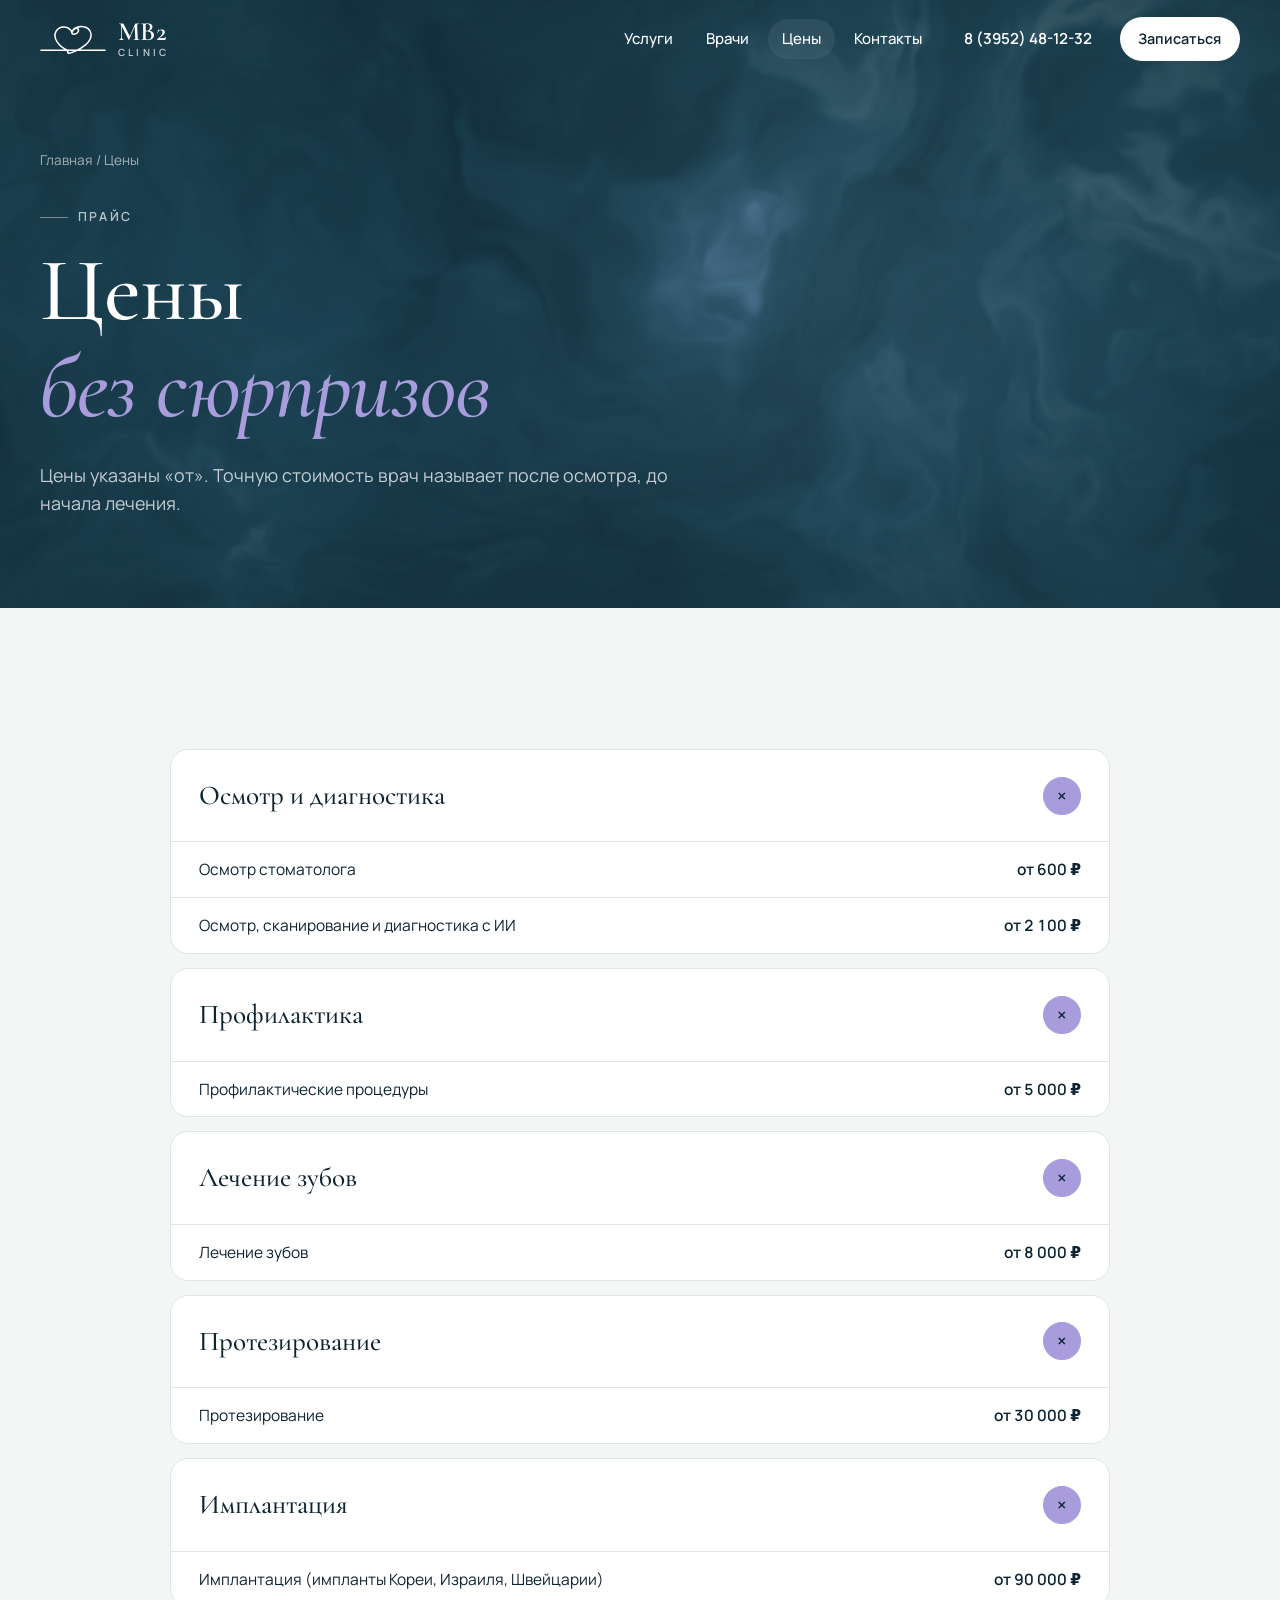
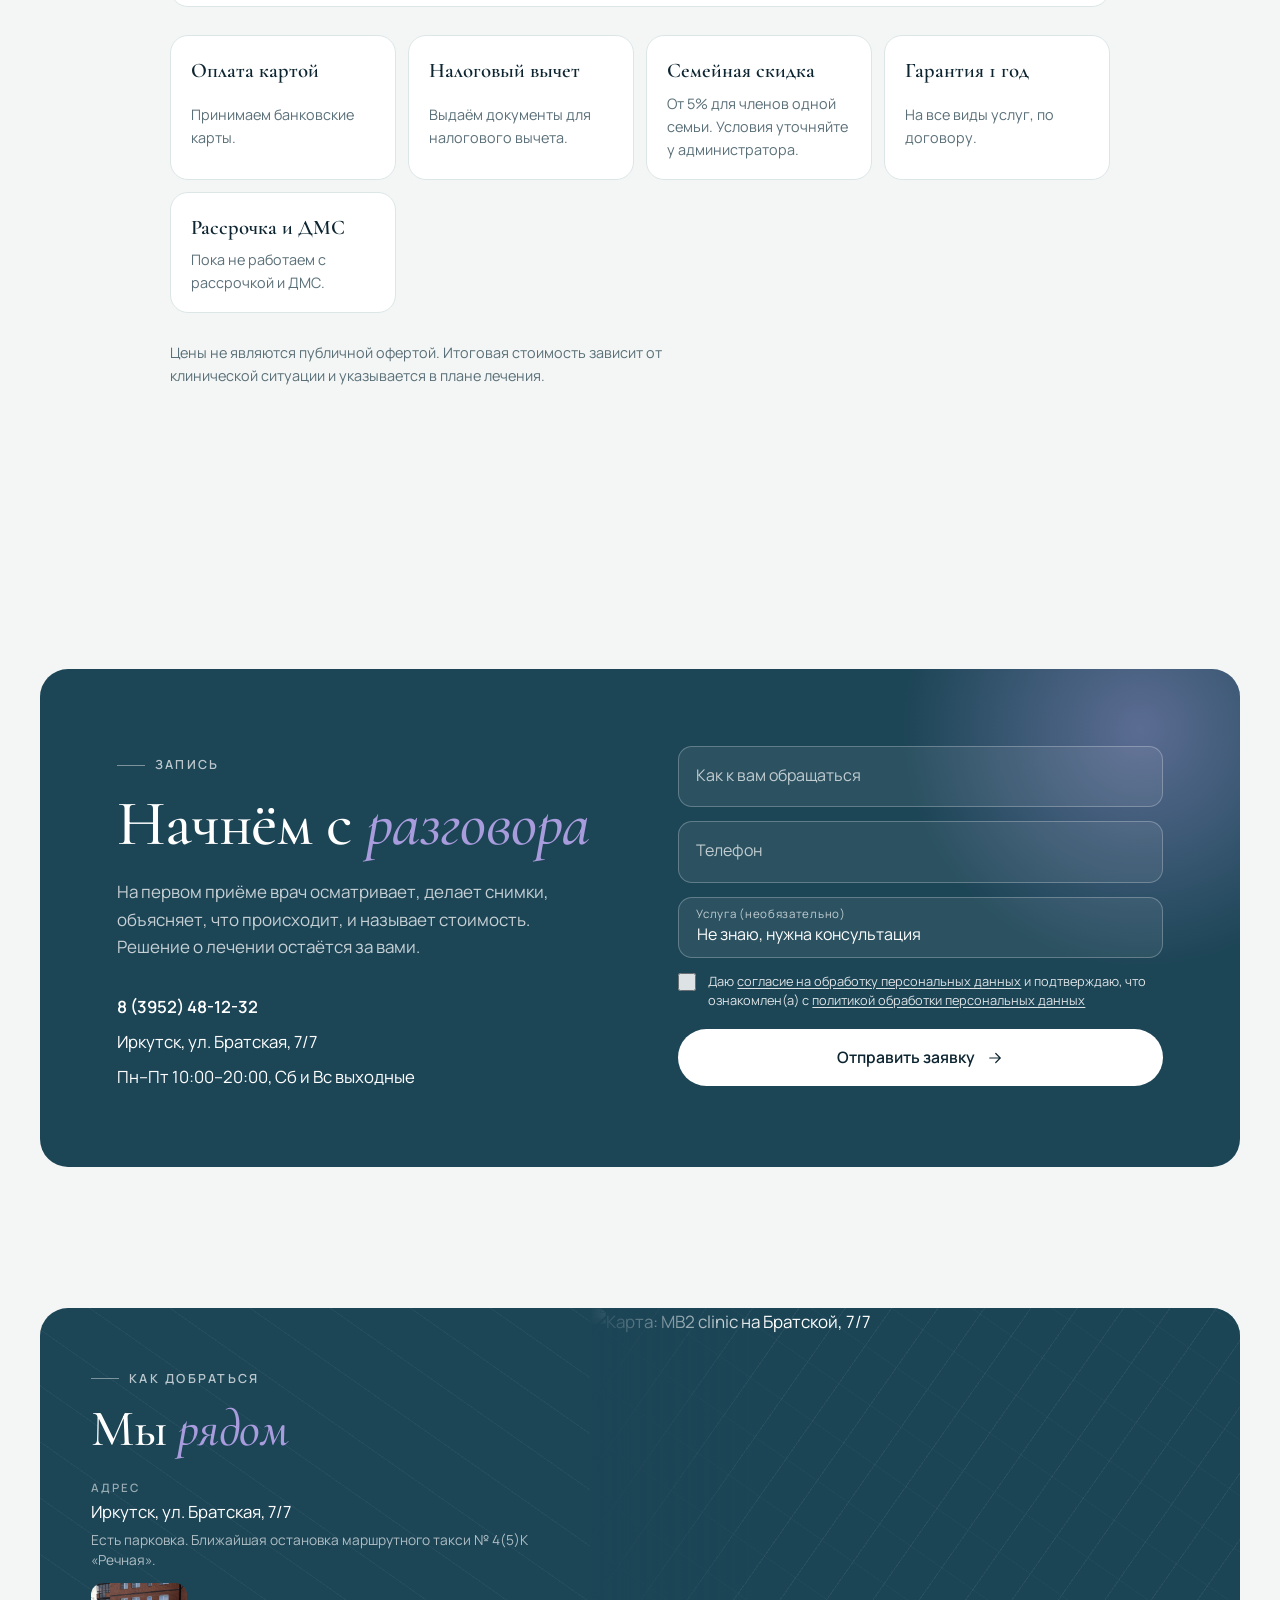
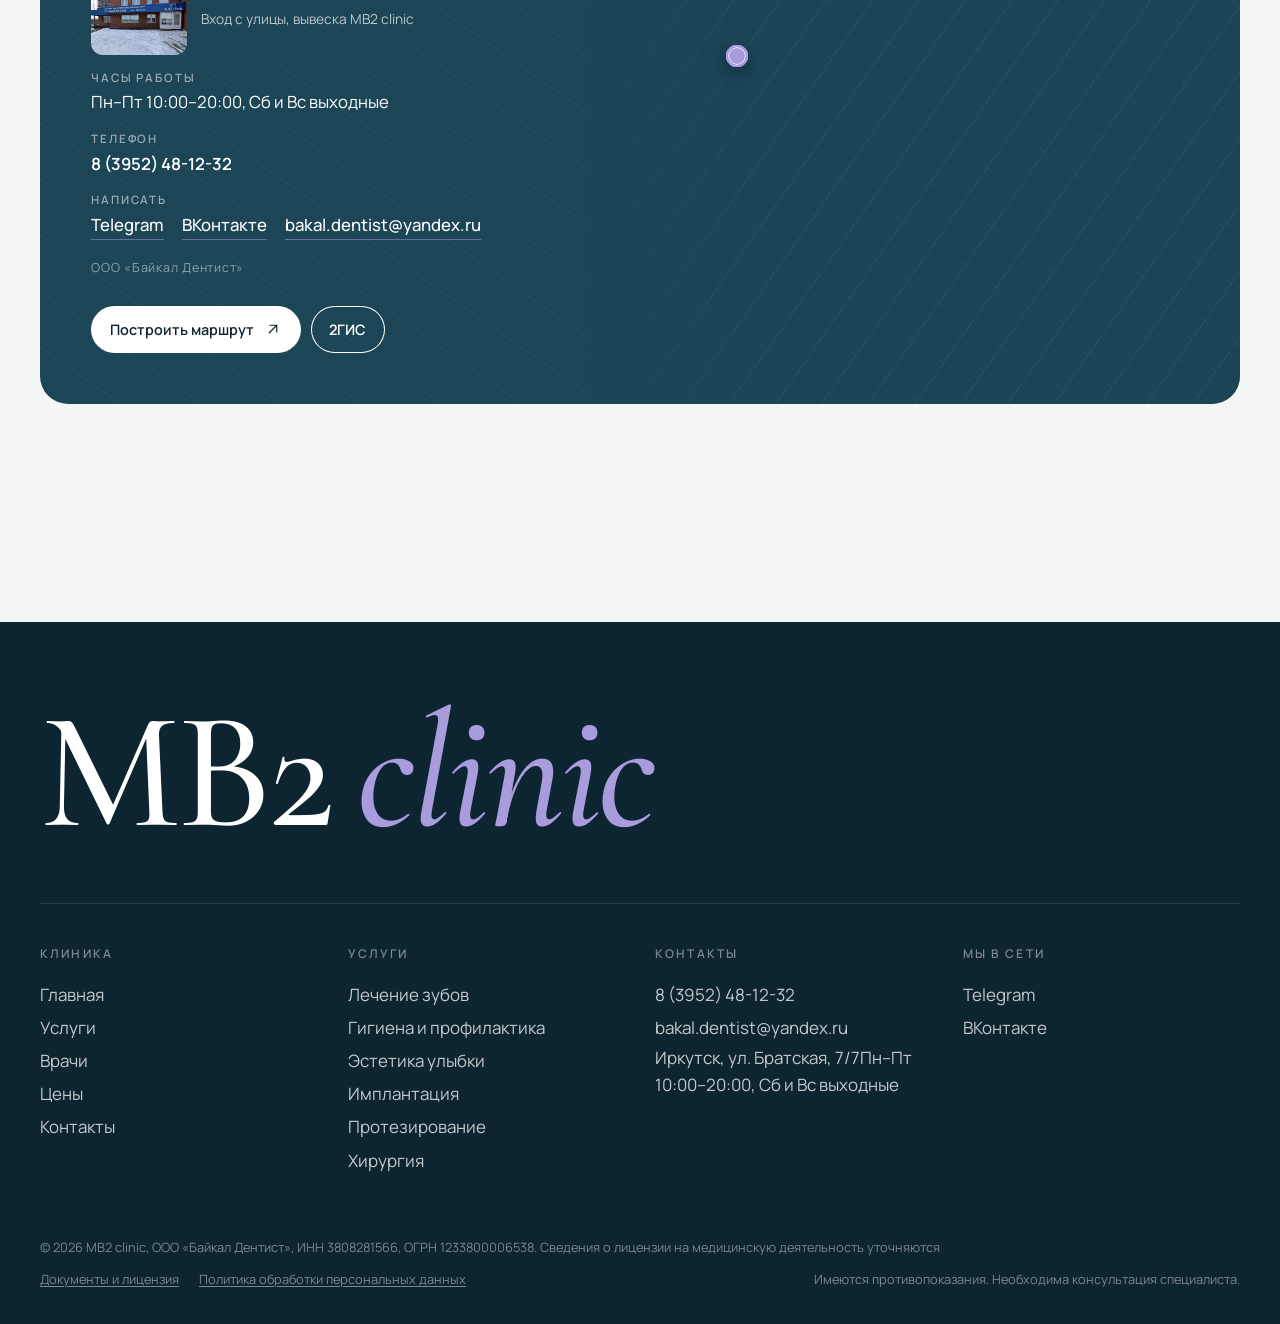
==== commit 63fb5b37: "Обновление: до/после, фото Ивана, блок о клинике Co-Authored-By: Claude Opus 5.5 <noreply@anthropic." ====
--- a/ceny.html
+++ b/ceny.html
@@ -12,7 +12,7 @@
 <meta name="theme-color" content="#1C4556">
 <link rel="icon" href="data:image/svg+xml,%3Csvg xmlns='http://www.w3.org/2000/svg' viewBox='0 0 64 64'%3E%3Crect width='64' height='64' rx='14' fill='%231C4556'/%3E%3Ctext x='32' y='42' font-family='Georgia' font-size='26' fill='white' text-anchor='middle'%3EMB2%3C/text%3E%3C/svg%3E">
 <link rel="preload" href="fonts/cormorant-garamond-cyrillic-500-normal.woff2" as="font" type="font/woff2" crossorigin><link rel="preload" href="fonts/manrope-cyrillic-400-normal.woff2" as="font" type="font/woff2" crossorigin>
-<link rel="stylesheet" href="css/style.css?v=1793610313">
+<link rel="stylesheet" href="css/style.css?v=1793716433">
 <script type="application/ld+json">{"@context":"https://schema.org","@type":"Dentist","name":"MB2 clinic","telephone":"8 (3952) 48-12-32","address":{"@type":"PostalAddress","streetAddress":"Иркутск, ул. Братская, 7/7","addressLocality":"Иркутск","addressCountry":"RU"},"openingHours":"Mo-Fr 10:00-20:00","legalName":"Байкал Дентист","image":"img/team.jpg?v=1793037886"}</script>
 </head>
 <body data-page="ceny">
@@ -142,6 +142,6 @@
 <script src="js/vendor/gsap.min.js"></script>
 <script src="js/vendor/ScrollTrigger.min.js"></script>
 <script src="js/vendor/lenis.min.js"></script>
-<script src="js/main.js?v=1793588996"></script>
+<script src="js/main.js?v=1793716438"></script>
 </body>
 </html>
--- a/css/style.css
+++ b/css/style.css
@@ -767,3 +767,17 @@
 /* заголовки внутренних страниц: каждая строка с новой строки (раньше строки склеивались без пробела) */
 .phero h1 .ln{display:block;overflow:hidden;padding-bottom:.06em}
 .phero h1 .ln>span{display:inline-block}
+
+/* ---- до/после: 7 работ. На компьютере сетка 3 колонки, две широкие карточки; на телефоне сначала 3, остальные по кнопке ---- */
+.cases{grid-template-columns:repeat(3,minmax(0,1fr));gap:28px 24px}
+.cases .ba{height:clamp(200px,19vw,290px)}
+.case--wide{grid-column:span 2}
+.case figcaption b{font-size:1.3rem}
+.cases__more{display:none;margin:26px auto 0}
+@media (max-width:860px){
+ .cases{grid-template-columns:1fr;gap:26px}
+ .case--wide{grid-column:auto}
+ .cases .ba{height:auto;aspect-ratio:3/2}
+ .cases:not(.is-open) .case:nth-child(n+4){display:none}
+ .cases:not(.is-open)~.cases__more{display:flex}
+}
